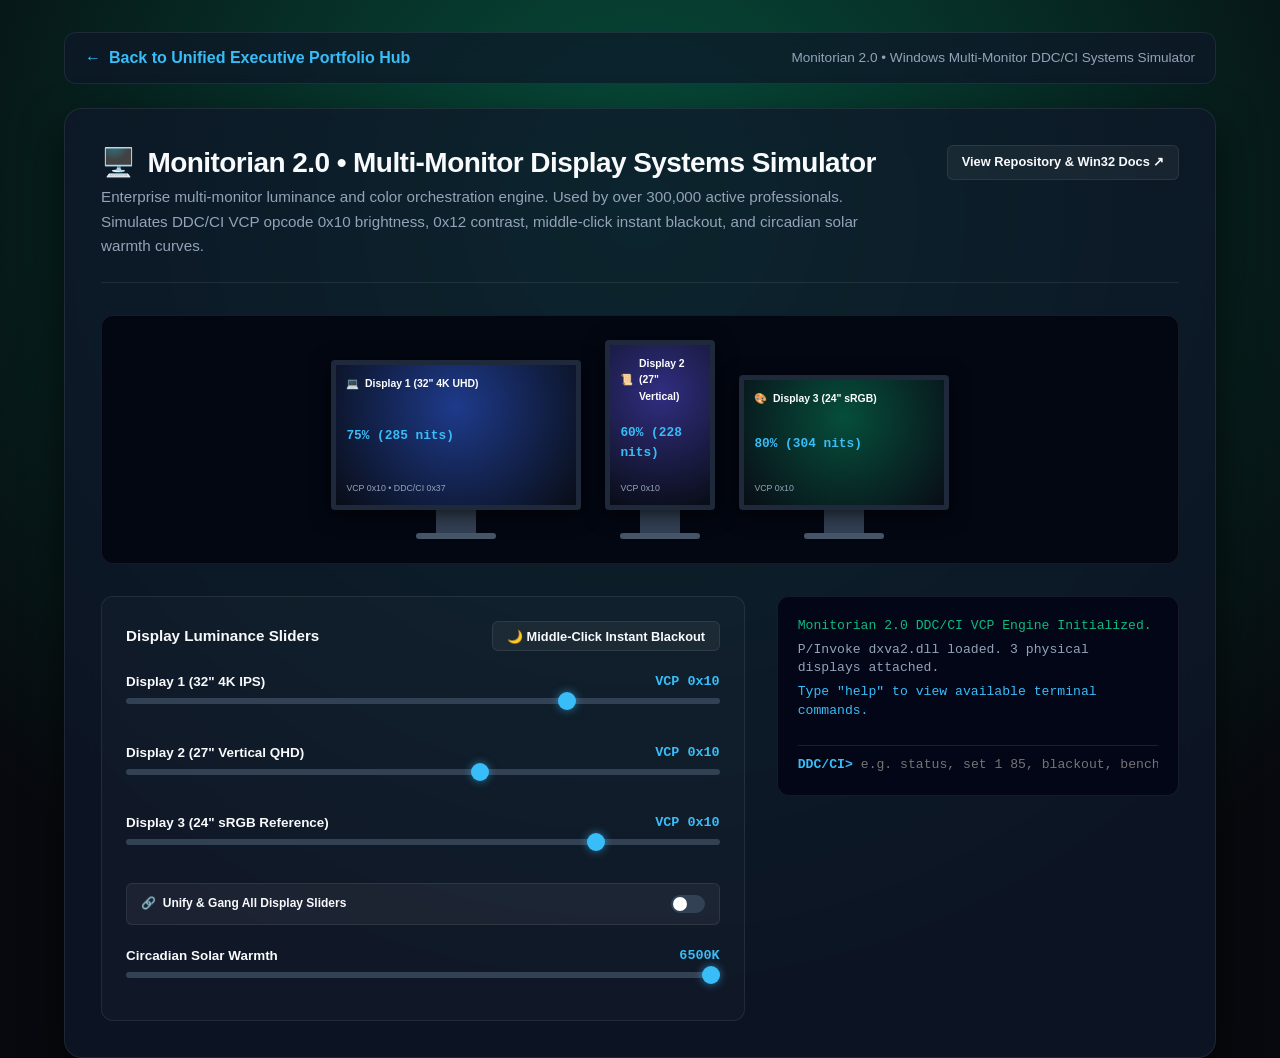
==== monitorian-simulator/index.html @ eb643552 "feat: launch Executive Portfolio & Unified Live Interactive Systems Hub" ====
<!DOCTYPE html>
<html lang="en">
<head>
  <meta charset="UTF-8">
  <meta name="viewport" content="width=device-width, initial-scale=1.0">
  <title>Monitorian 2.0 Display Systems Simulator | Kshitij Garg</title>
  <meta name="description" content="Windows Multi-Monitor DDC/CI Display Control Systems Engine browser simulator. Sliders, middle-click instant blackout, and CLI terminal.">
  <link rel="stylesheet" href="../styles.css">
  <style>
    body {
      padding-top: 2rem;
      background: radial-gradient(circle at 50% 20%, #064e3b 0%, #07090e 80%);
    }
    .back-bar {
      display: flex;
      justify-content: space-between;
      align-items: center;
      margin-bottom: 1.5rem;
      padding: 0.75rem 1.25rem;
      background: rgba(15, 23, 42, 0.7);
      border: 1px solid var(--border-subtle);
      border-radius: var(--radius-md);
      backdrop-filter: blur(12px);
    }
  </style>
</head>
<body>
  <div class="container" style="max-width: 1200px;">
    <div class="back-bar">
      <a href="../#monitorian" style="font-weight: 600; display: flex; align-items: center; gap: 0.5rem;">
        <span>←</span> Back to Unified Executive Portfolio Hub
      </a>
      <div style="font-size: 0.85rem; color: #94a3b8;">
        Monitorian 2.0 &bull; Windows Multi-Monitor DDC/CI Systems Simulator
      </div>
    </div>

    <!-- Active Monitorian Panel -->
    <div id="tab-monitorian" class="app-panel active" style="display: block;">
      <div class="app-panel-header">
        <div class="app-title-group">
          <h3>
            <span>🖥️</span>
            <span>Monitorian 2.0 &bull; Multi-Monitor Display Systems Simulator</span>
          </h3>
          <p>
            Enterprise multi-monitor luminance and color orchestration engine. Used by over 300,000 active professionals. Simulates DDC/CI VCP opcode 0x10 brightness, 0x12 contrast, middle-click instant blackout, and circadian solar warmth curves.
          </p>
        </div>
        <div class="app-panel-actions">
          <a href="https://github.com/kshitij-garg/Monitorian-2.0" target="_blank" rel="noopener noreferrer" class="btn btn-secondary btn-sm">
            View Repository & Win32 Docs ↗
          </a>
        </div>
      </div>

      <!-- Multi-Monitor Hardware Array -->
      <div class="monitor-array" id="monitor-array-container">
        <!-- Monitor 1: 32" 4K Landscape -->
        <div class="virtual-monitor">
          <div class="monitor-screen-box screen-landscape-lg">
            <div class="monitor-inner-visual" id="screen-mon-1" style="background: radial-gradient(circle at 50% 30%, #1e3a8a, #090d16);">
              <div class="monitor-label-tag"><span>💻</span> Display 1 (32" 4K UHD)</div>
              <div class="monitor-status-nit" id="mon-val-1">75% (285 nits)</div>
              <div style="font-size: 0.55rem; color: #94a3b8;">VCP 0x10 &bull; DDC/CI 0x37</div>
            </div>
          </div>
          <div class="monitor-stand"></div>
          <div class="monitor-base"></div>
        </div>

        <!-- Monitor 2: 27" Vertical Coding -->
        <div class="virtual-monitor">
          <div class="monitor-screen-box screen-portrait">
            <div class="monitor-inner-visual" id="screen-mon-2" style="background: radial-gradient(circle at 50% 30%, #312e81, #090d16);">
              <div class="monitor-label-tag"><span>📜</span> Display 2 (27" Vertical)</div>
              <div class="monitor-status-nit" id="mon-val-2">60% (228 nits)</div>
              <div style="font-size: 0.55rem; color: #94a3b8;">VCP 0x10</div>
            </div>
          </div>
          <div class="monitor-stand"></div>
          <div class="monitor-base"></div>
        </div>

        <!-- Monitor 3: 24" Studio Reference -->
        <div class="virtual-monitor">
          <div class="monitor-screen-box screen-landscape-sm">
            <div class="monitor-inner-visual" id="screen-mon-3" style="background: radial-gradient(circle at 50% 30%, #064e3b, #090d16);">
              <div class="monitor-label-tag"><span>🎨</span> Display 3 (24" sRGB)</div>
              <div class="monitor-status-nit" id="mon-val-3">80% (304 nits)</div>
              <div style="font-size: 0.55rem; color: #94a3b8;">VCP 0x10</div>
            </div>
          </div>
          <div class="monitor-stand"></div>
          <div class="monitor-base"></div>
        </div>
      </div>

      <!-- Controls & Embedded CLI Terminal -->
      <div class="simulator-layout-grid">
        <div class="stat-box" style="padding: 1.5rem; display: flex; flex-direction: column; gap: 1.25rem;">
          <div style="display: flex; justify-content: space-between; align-items: center;">
            <span style="font-weight: 700; font-size: 0.95rem;">Display Luminance Sliders</span>
            <button id="btn-blackout-toggle" class="btn btn-secondary btn-sm">
              🌙 Middle-Click Instant Blackout
            </button>
          </div>

          <div class="asset-slider-row">
            <div class="asset-meta">
              <span class="asset-label">Display 1 (32" 4K IPS)</span>
              <span class="asset-val">VCP 0x10</span>
            </div>
            <input type="range" class="custom-range" id="mon-slider-1" min="0" max="100" value="75">
          </div>

          <div class="asset-slider-row">
            <div class="asset-meta">
              <span class="asset-label">Display 2 (27" Vertical QHD)</span>
              <span class="asset-val">VCP 0x10</span>
            </div>
            <input type="range" class="custom-range" id="mon-slider-2" min="0" max="100" value="60">
          </div>

          <div class="asset-slider-row">
            <div class="asset-meta">
              <span class="asset-label">Display 3 (24" sRGB Reference)</span>
              <span class="asset-val">VCP 0x10</span>
            </div>
            <input type="range" class="custom-range" id="mon-slider-3" min="0" max="100" value="80">
          </div>

          <div class="cc-toggle-item" id="mon-sync-toggle-row">
            <div class="cc-toggle-label">
              <span>🔗</span>
              <span>Unify & Gang All Display Sliders</span>
            </div>
            <div class="cc-switch" id="mon-sync-switch"></div>
          </div>

          <div class="asset-slider-row">
            <div class="asset-meta">
              <span class="asset-label">Circadian Solar Warmth</span>
              <span class="asset-val" id="val-circadian">6500K</span>
            </div>
            <input type="range" class="custom-range" id="slider-circadian" min="2700" max="6500" value="6500" step="100">
          </div>
        </div>

        <div class="monitorian-cli-box">
          <div class="cli-history" id="monitorian-cli-history">
            <div class="cli-line success">Monitorian 2.0 DDC/CI VCP Engine Initialized.</div>
            <div class="cli-line info">P/Invoke dxva2.dll loaded. 3 physical displays attached.</div>
            <div class="cli-line">Type "help" to view available terminal commands.</div>
          </div>
          <div class="cli-input-row">
            <span class="cli-prompt">DDC/CI&gt;</span>
            <input type="text" id="monitorian-cli-input" class="cli-input" placeholder="e.g. status, set 1 85, blackout, benchmark">
          </div>
        </div>
      </div>
    </div>
  </div>

  <script src="../app.js"></script>
</body>
</html>
---- styles.css ----
/* ==========================================================================
   KSHITIJ GARG - LEAD TECHNICAL PROJECT & PRODUCT MANAGER
   UNIFIED EXECUTIVE PORTFOLIO & LIVE INTERACTIVE SYSTEMS HUB
   ========================================================================== */

:root {
  --bg-primary: #07090e;
  --bg-secondary: #0c1017;
  --bg-card: rgba(15, 23, 42, 0.75);
  --bg-card-hover: rgba(30, 41, 59, 0.85);
  --bg-glass: rgba(15, 23, 42, 0.6);
  --border-subtle: rgba(255, 255, 255, 0.08);
  --border-hover: rgba(56, 189, 248, 0.35);
  --border-active: #38bdf8;
  
  --accent-cyan: #38bdf8;
  --accent-blue: #3b82f6;
  --accent-indigo: #818cf8;
  --accent-purple: #a855f7;
  --accent-emerald: #10b981;
  --accent-amber: #f59e0b;
  --accent-rose: #f43f5e;
  
  --text-primary: #f8fafc;
  --text-secondary: #94a3b8;
  --text-muted: #64748b;
  --text-inverse: #030712;
  
  --font-sans: -apple-system, BlinkMacSystemFont, "Segoe UI", Roboto, Inter, Helvetica, Arial, sans-serif;
  --font-mono: "JetBrains Mono", Consolas, "SF Mono", "Fira Code", monospace;
  
  --shadow-sm: 0 2px 8px rgba(0, 0, 0, 0.4);
  --shadow-md: 0 8px 24px rgba(0, 0, 0, 0.5);
  --shadow-lg: 0 16px 40px rgba(0, 0, 0, 0.6);
  --shadow-cyan: 0 0 25px rgba(56, 189, 248, 0.25);
  --radius-sm: 6px;
  --radius-md: 12px;
  --radius-lg: 18px;
  --radius-full: 9999px;
  
  --transition-fast: 150ms cubic-bezier(0.4, 0, 0.2, 1);
  --transition-normal: 250ms cubic-bezier(0.4, 0, 0.2, 1);
  --transition-slow: 400ms cubic-bezier(0.4, 0, 0.2, 1);
}

*, *::before, *::after {
  box-sizing: border-box;
  margin: 0;
  padding: 0;
}

html {
  scroll-behavior: smooth;
  font-family: var(--font-sans);
  background-color: var(--bg-primary);
  color: var(--text-primary);
  line-height: 1.6;
  -webkit-font-smoothing: antialiased;
}

body {
  min-height: 100vh;
  overflow-x: hidden;
  background: 
    radial-gradient(circle at 15% 20%, rgba(56, 189, 248, 0.07) 0%, transparent 40%),
    radial-gradient(circle at 85% 60%, rgba(129, 140, 248, 0.06) 0%, transparent 45%),
    radial-gradient(circle at 50% 90%, rgba(16, 185, 129, 0.05) 0%, transparent 40%),
    var(--bg-primary);
}

/* Typography & Links */
a {
  color: var(--accent-cyan);
  text-decoration: none;
  transition: color var(--transition-fast);
}

a:hover {
  color: #7dd3fc;
}

h1, h2, h3, h4, h5, h6 {
  color: var(--text-primary);
  font-weight: 700;
  letter-spacing: -0.02em;
  line-height: 1.25;
}

code, pre {
  font-family: var(--font-mono);
}

/* Container */
.container {
  width: 100%;
  max-width: 1320px;
  margin: 0 auto;
  padding: 0 1.5rem;
}

/* ==========================================================================
   NAVIGATION
   ========================================================================== */
.site-nav {
  position: sticky;
  top: 0;
  z-index: 1000;
  backdrop-filter: blur(20px);
  -webkit-backdrop-filter: blur(20px);
  background: rgba(7, 9, 14, 0.85);
  border-bottom: 1px solid var(--border-subtle);
  transition: background var(--transition-fast);
}

.nav-inner {
  display: flex;
  align-items: center;
  justify-content: space-between;
  height: 4.25rem;
}

.nav-brand {
  display: flex;
  align-items: center;
  gap: 0.85rem;
  color: var(--text-primary);
  font-weight: 700;
  font-size: 1.15rem;
}

.brand-avatar {
  width: 2.35rem;
  height: 2.35rem;
  border-radius: var(--radius-full);
  background: linear-gradient(135deg, #0284c7, #6366f1);
  display: flex;
  align-items: center;
  justify-content: center;
  font-weight: 800;
  font-size: 0.95rem;
  color: #ffffff;
  box-shadow: 0 0 12px rgba(56, 189, 248, 0.4);
}

.nav-status {
  display: inline-flex;
  align-items: center;
  gap: 0.4rem;
  font-size: 0.72rem;
  font-weight: 500;
  color: var(--accent-emerald);
  background: rgba(16, 185, 129, 0.1);
  border: 1px solid rgba(16, 185, 129, 0.25);
  padding: 0.2rem 0.6rem;
  border-radius: var(--radius-full);
}

.status-dot {
  width: 6px;
  height: 6px;
  background-color: var(--accent-emerald);
  border-radius: var(--radius-full);
  box-shadow: 0 0 6px var(--accent-emerald);
  animation: pulse-dot 2s infinite;
}

@keyframes pulse-dot {
  0%, 100% { opacity: 1; transform: scale(1); }
  50% { opacity: 0.4; transform: scale(0.85); }
}

.nav-links {
  display: flex;
  align-items: center;
  gap: 1.5rem;
  list-style: none;
}

.nav-links a {
  color: var(--text-secondary);
  font-size: 0.9rem;
  font-weight: 500;
  transition: color var(--transition-fast);
}

.nav-links a:hover {
  color: var(--text-primary);
}

.nav-actions {
  display: flex;
  align-items: center;
  gap: 0.75rem;
}

/* Buttons */
.btn {
  display: inline-flex;
  align-items: center;
  justify-content: center;
  gap: 0.5rem;
  font-size: 0.88rem;
  font-weight: 600;
  padding: 0.55rem 1.15rem;
  border-radius: var(--radius-md);
  cursor: pointer;
  transition: all var(--transition-normal);
  border: 1px solid transparent;
  white-space: nowrap;
}

.btn-primary {
  background: linear-gradient(135deg, #0284c7, #2563eb);
  color: #ffffff;
  box-shadow: 0 4px 14px rgba(2, 132, 199, 0.35);
}

.btn-primary:hover {
  background: linear-gradient(135deg, #0369a1, #1d4ed8);
  box-shadow: 0 6px 20px rgba(2, 132, 199, 0.5);
  color: #ffffff;
  transform: translateY(-1px);
}

.btn-secondary {
  background: rgba(255, 255, 255, 0.05);
  color: var(--text-primary);
  border-color: var(--border-subtle);
}

.btn-secondary:hover {
  background: rgba(255, 255, 255, 0.1);
  border-color: var(--border-hover);
  color: var(--text-primary);
  transform: translateY(-1px);
}

.btn-sm {
  padding: 0.4rem 0.85rem;
  font-size: 0.8rem;
  border-radius: var(--radius-sm);
}

/* ==========================================================================
   HERO SECTION
   ========================================================================== */
.hero-section {
  padding: 4.5rem 0 3.5rem;
  position: relative;
}

.hero-grid {
  display: grid;
  grid-template-columns: 1.4fr 1fr;
  gap: 3.5rem;
  align-items: center;
}

.hero-content {
  display: flex;
  flex-direction: column;
  gap: 1.25rem;
}

.hero-pill {
  display: inline-flex;
  align-items: center;
  gap: 0.5rem;
  background: rgba(56, 189, 248, 0.1);
  border: 1px solid rgba(56, 189, 248, 0.25);
  color: var(--accent-cyan);
  padding: 0.35rem 0.85rem;
  border-radius: var(--radius-full);
  font-size: 0.82rem;
  font-weight: 600;
  width: fit-content;
}

.hero-title {
  font-size: 3.25rem;
  font-weight: 800;
  letter-spacing: -0.03em;
  line-height: 1.1;
  background: linear-gradient(135deg, #ffffff 40%, #94a3b8 100%);
  -webkit-background-clip: text;
  -webkit-text-fill-color: transparent;
}

.hero-subtitle {
  font-size: 1.25rem;
  font-weight: 600;
  color: var(--accent-cyan);
  line-height: 1.4;
}

.hero-summary {
  font-size: 1.02rem;
  color: var(--text-secondary);
  line-height: 1.65;
  max-width: 650px;
}

.hero-badges {
  display: flex;
  flex-wrap: wrap;
  gap: 0.65rem;
  margin-top: 0.25rem;
}

.badge-item {
  display: inline-flex;
  align-items: center;
  gap: 0.45rem;
  padding: 0.35rem 0.75rem;
  background: var(--bg-card);
  border: 1px solid var(--border-subtle);
  border-radius: var(--radius-sm);
  font-size: 0.82rem;
  font-weight: 500;
  color: var(--text-secondary);
}

.badge-item strong {
  color: var(--text-primary);
}

.hero-ctas {
  display: flex;
  flex-wrap: wrap;
  gap: 0.85rem;
  margin-top: 0.75rem;
}

/* Quick Metrics Card */
.hero-card {
  background: var(--bg-card);
  border: 1px solid var(--border-subtle);
  border-radius: var(--radius-lg);
  padding: 2rem;
  backdrop-filter: blur(16px);
  -webkit-backdrop-filter: blur(16px);
  position: relative;
  overflow: hidden;
  box-shadow: var(--shadow-md);
}

.hero-card::before {
  content: "";
  position: absolute;
  top: 0;
  left: 0;
  right: 0;
  height: 2px;
  background: linear-gradient(90deg, #38bdf8, #818cf8, #10b981);
}

.hero-card-header {
  display: flex;
  justify-content: space-between;
  align-items: center;
  margin-bottom: 1.5rem;
  border-bottom: 1px solid var(--border-subtle);
  padding-bottom: 1rem;
}

.hero-card-title {
  font-size: 1rem;
  font-weight: 700;
  color: var(--text-primary);
  display: flex;
  align-items: center;
  gap: 0.5rem;
}

.hero-stats-grid {
  display: grid;
  grid-template-columns: 1fr 1fr;
  gap: 1.25rem;
}

.stat-box {
  background: rgba(255, 255, 255, 0.02);
  border: 1px solid var(--border-subtle);
  padding: 1rem;
  border-radius: var(--radius-md);
  transition: border-color var(--transition-fast);
}

.stat-box:hover {
  border-color: var(--border-hover);
}

.stat-num {
  font-size: 1.85rem;
  font-weight: 800;
  font-family: var(--font-mono);
  color: var(--accent-cyan);
  line-height: 1.1;
}

.stat-num.emerald { color: var(--accent-emerald); }
.stat-num.indigo { color: var(--accent-indigo); }
.stat-num.amber { color: var(--accent-amber); }

.stat-label {
  font-size: 0.78rem;
  font-weight: 600;
  color: var(--text-secondary);
  margin-top: 0.35rem;
  text-transform: uppercase;
  letter-spacing: 0.05em;
}

.stat-sub {
  font-size: 0.74rem;
  color: var(--text-muted);
  margin-top: 0.15rem;
}

/* ==========================================================================
   UNIFIED LIVE APPS SECTION
   ========================================================================== */
.showcase-section {
  padding: 4rem 0 5rem;
  position: relative;
}

.section-head {
  text-align: center;
  max-width: 800px;
  margin: 0 auto 3rem;
}

.section-badge {
  display: inline-flex;
  align-items: center;
  gap: 0.45rem;
  background: rgba(56, 189, 248, 0.1);
  border: 1px solid rgba(56, 189, 248, 0.25);
  color: var(--accent-cyan);
  padding: 0.3rem 0.8rem;
  border-radius: var(--radius-full);
  font-size: 0.78rem;
  font-weight: 600;
  margin-bottom: 0.75rem;
  text-transform: uppercase;
  letter-spacing: 0.05em;
}

.section-title {
  font-size: 2.35rem;
  font-weight: 800;
  letter-spacing: -0.025em;
  margin-bottom: 0.85rem;
}

.section-desc {
  font-size: 1.05rem;
  color: var(--text-secondary);
  line-height: 1.6;
}

/* App Switcher Tabs */
.app-tabs-container {
  display: flex;
  justify-content: center;
  gap: 0.75rem;
  margin-bottom: 2.5rem;
  flex-wrap: wrap;
}

.app-tab-btn {
  display: inline-flex;
  align-items: center;
  gap: 0.65rem;
  padding: 0.85rem 1.4rem;
  background: var(--bg-card);
  border: 1px solid var(--border-subtle);
  border-radius: var(--radius-md);
  color: var(--text-secondary);
  font-size: 0.95rem;
  font-weight: 600;
  cursor: pointer;
  transition: all var(--transition-normal);
  backdrop-filter: blur(12px);
}

.app-tab-btn:hover {
  background: var(--bg-card-hover);
  color: var(--text-primary);
  border-color: var(--border-hover);
  transform: translateY(-2px);
}

.app-tab-btn.active {
  background: rgba(56, 189, 248, 0.12);
  color: #ffffff;
  border-color: var(--accent-cyan);
  box-shadow: 0 0 20px rgba(56, 189, 248, 0.2);
}

.app-tab-btn .tab-badge {
  font-size: 0.7rem;
  padding: 0.15rem 0.5rem;
  border-radius: var(--radius-full);
  background: rgba(255, 255, 255, 0.1);
  color: var(--text-secondary);
  font-weight: 700;
}

.app-tab-btn.active .tab-badge {
  background: var(--accent-cyan);
  color: var(--text-inverse);
}

/* App Panels */
.app-panel {
  display: none;
  background: var(--bg-card);
  border: 1px solid var(--border-subtle);
  border-radius: var(--radius-lg);
  padding: 2.25rem;
  backdrop-filter: blur(20px);
  -webkit-backdrop-filter: blur(20px);
  box-shadow: var(--shadow-lg);
  animation: fadeIn var(--transition-normal);
}

.app-panel.active {
  display: block;
}

@keyframes fadeIn {
  from { opacity: 0; transform: translateY(8px); }
  to { opacity: 1; transform: translateY(0); }
}

.app-panel-header {
  display: flex;
  justify-content: space-between;
  align-items: flex-start;
  margin-bottom: 2rem;
  border-bottom: 1px solid var(--border-subtle);
  padding-bottom: 1.5rem;
  gap: 1.5rem;
  flex-wrap: wrap;
}

.app-title-group h3 {
  font-size: 1.75rem;
  font-weight: 800;
  display: flex;
  align-items: center;
  gap: 0.75rem;
}

.app-title-group p {
  font-size: 0.95rem;
  color: var(--text-secondary);
  margin-top: 0.35rem;
  max-width: 780px;
}

.app-panel-actions {
  display: flex;
  align-items: center;
  gap: 0.75rem;
  flex-wrap: wrap;
}

/* Layout Grids within panels */
.simulator-layout-grid {
  display: grid;
  grid-template-columns: 1.6fr 1fr;
  gap: 2rem;
  align-items: start;
}

/* ==========================================================================
   APP 1: SONY BRAVIA 4K APPLE TV SIMULATOR
   ========================================================================== */
.tv-simulator-frame {
  position: relative;
  background: #000000;
  border-radius: var(--radius-md);
  border: 10px solid #1e293b;
  box-shadow: 0 0 35px rgba(0, 0, 0, 0.8), 0 0 15px rgba(56, 189, 248, 0.15);
  overflow: hidden;
  aspect-ratio: 16 / 9;
  display: flex;
  flex-direction: column;
}

.tv-bezel-brand {
  position: absolute;
  bottom: -9px;
  left: 50%;
  transform: translateX(-50%);
  font-size: 0.55rem;
  font-weight: 800;
  letter-spacing: 0.25em;
  color: #64748b;
  z-index: 10;
  pointer-events: none;
}

.tv-bezel-indicator {
  position: absolute;
  bottom: -5px;
  left: calc(50% + 35px);
  width: 4px;
  height: 4px;
  border-radius: 50%;
  background: #38bdf8;
  box-shadow: 0 0 4px #38bdf8;
  z-index: 10;
}

/* TV Screen Contents */
.tv-screen {
  position: relative;
  width: 100%;
  height: 100%;
  background: radial-gradient(circle at 60% 20%, #1e1b4b 0%, #09090b 70%);
  display: flex;
  flex-direction: column;
  overflow: hidden;
  user-select: none;
}

.tv-status-bar {
  display: flex;
  justify-content: space-between;
  align-items: center;
  padding: 0.65rem 1.25rem 0.25rem;
  font-size: 0.72rem;
  font-weight: 600;
  color: rgba(255, 255, 255, 0.75);
  z-index: 5;
}

.tv-status-left, .tv-status-right {
  display: flex;
  align-items: center;
  gap: 0.65rem;
}

.tv-pill-badge {
  background: rgba(255, 255, 255, 0.15);
  padding: 0.1rem 0.4rem;
  border-radius: 3px;
  font-size: 0.62rem;
  font-weight: 700;
  letter-spacing: 0.05em;
}

.tv-hero-banner {
  margin: 0.5rem 1.25rem;
  height: 38%;
  border-radius: var(--radius-sm);
  background: linear-gradient(135deg, rgba(30, 58, 138, 0.7), rgba(88, 28, 135, 0.7)),
              url('assets/sony_tv_clean.png') center/cover;
  display: flex;
  flex-direction: column;
  justify-content: flex-end;
  padding: 1rem;
  box-shadow: 0 4px 15px rgba(0, 0, 0, 0.4);
  position: relative;
  overflow: hidden;
}

.tv-hero-banner::after {
  content: "";
  position: absolute;
  inset: 0;
  background: linear-gradient(to top, rgba(0, 0, 0, 0.8) 0%, transparent 60%);
}

.tv-hero-meta {
  position: relative;
  z-index: 2;
}

.tv-hero-tag {
  font-size: 0.62rem;
  font-weight: 700;
  text-transform: uppercase;
  color: var(--accent-cyan);
  letter-spacing: 0.08em;
}

.tv-hero-title {
  font-size: 1.15rem;
  font-weight: 800;
  color: #ffffff;
}

/* TV App Grid */
.tv-grid-container {
  padding: 0.75rem 1.25rem 1.25rem;
  flex: 1;
  display: flex;
  flex-direction: column;
  justify-content: center;
}

.tv-grid-title {
  font-size: 0.75rem;
  font-weight: 600;
  color: rgba(255, 255, 255, 0.5);
  text-transform: uppercase;
  letter-spacing: 0.05em;
  margin-bottom: 0.5rem;
  display: flex;
  justify-content: space-between;
  align-items: center;
}

.tv-apps-row {
  display: grid;
  grid-template-columns: repeat(6, 1fr);
  gap: 0.75rem;
}

.tv-app-tile {
  background: rgba(255, 255, 255, 0.07);
  border: 2px solid transparent;
  border-radius: var(--radius-sm);
  aspect-ratio: 16 / 10;
  display: flex;
  flex-direction: column;
  align-items: center;
  justify-content: center;
  gap: 0.25rem;
  cursor: pointer;
  transition: all 0.2s cubic-bezier(0.2, 0.8, 0.2, 1);
  position: relative;
}

.tv-app-tile.focused {
  background: rgba(255, 255, 255, 0.2);
  border-color: #ffffff;
  transform: scale(1.1);
  box-shadow: 0 8px 20px rgba(0, 0, 0, 0.7), 0 0 15px rgba(255, 255, 255, 0.35);
  z-index: 3;
}

/* Move mode active styling */
.tv-app-tile.moving {
  border-color: var(--accent-cyan) !important;
  box-shadow: 0 0 20px rgba(56, 189, 248, 0.8) !important;
  animation: jiggleTile 0.3s infinite ease-in-out alternate;
}

@keyframes jiggleTile {
  0% { transform: scale(1.1) rotate(-1.5deg); }
  100% { transform: scale(1.1) rotate(1.5deg); }
}

.tv-app-icon {
  font-size: 1.35rem;
}

.tv-app-name {
  font-size: 0.65rem;
  font-weight: 600;
  color: #ffffff;
  text-align: center;
  white-space: nowrap;
  overflow: hidden;
  text-overflow: ellipsis;
  max-width: 90%;
}

/* Slide-out TV Control Center */
.tv-control-center {
  position: absolute;
  top: 0;
  right: -300px;
  width: 260px;
  height: 100%;
  background: rgba(15, 23, 42, 0.88);
  backdrop-filter: blur(24px);
  -webkit-backdrop-filter: blur(24px);
  border-left: 1px solid var(--border-subtle);
  padding: 1.25rem;
  z-index: 10;
  transition: right 0.35s cubic-bezier(0.16, 1, 0.3, 1);
  display: flex;
  flex-direction: column;
  gap: 1rem;
}

.tv-control-center.open {
  right: 0;
  box-shadow: -10px 0 30px rgba(0, 0, 0, 0.8);
}

.cc-header {
  display: flex;
  justify-content: space-between;
  align-items: center;
  border-bottom: 1px solid var(--border-subtle);
  padding-bottom: 0.65rem;
}

.cc-header h4 {
  font-size: 0.88rem;
  font-weight: 700;
}

.cc-toggle-item {
  background: rgba(255, 255, 255, 0.05);
  border: 1px solid var(--border-subtle);
  padding: 0.65rem 0.85rem;
  border-radius: var(--radius-sm);
  display: flex;
  justify-content: space-between;
  align-items: center;
  cursor: pointer;
  transition: background var(--transition-fast);
}

.cc-toggle-item:hover {
  background: rgba(255, 255, 255, 0.1);
}

.cc-toggle-label {
  font-size: 0.75rem;
  font-weight: 600;
  display: flex;
  align-items: center;
  gap: 0.45rem;
}

.cc-switch {
  width: 34px;
  height: 18px;
  background: #334155;
  border-radius: 9999px;
  position: relative;
  transition: background var(--transition-fast);
}

.cc-switch::after {
  content: "";
  position: absolute;
  top: 2px;
  left: 2px;
  width: 14px;
  height: 14px;
  border-radius: 50%;
  background: #ffffff;
  transition: transform var(--transition-fast);
}

.cc-switch.active {
  background: var(--accent-cyan);
}

.cc-switch.active::after {
  transform: translateX(16px);
}

/* Virtual TV Remote */
.remote-control-widget {
  background: linear-gradient(180deg, #1e293b 0%, #0f172a 100%);
  border: 1px solid var(--border-subtle);
  border-radius: 28px;
  padding: 1.5rem 1.25rem;
  display: flex;
  flex-direction: column;
  align-items: center;
  gap: 1.25rem;
  box-shadow: 0 12px 30px rgba(0, 0, 0, 0.6);
  width: 100%;
  max-width: 280px;
  margin: 0 auto;
}

.remote-brand {
  font-size: 0.72rem;
  font-weight: 800;
  letter-spacing: 0.2em;
  color: #94a3b8;
  display: flex;
  align-items: center;
  gap: 0.4rem;
}

.remote-top-bar {
  display: flex;
  justify-content: space-between;
  width: 100%;
}

.remote-btn-mini {
  width: 32px;
  height: 32px;
  border-radius: 50%;
  background: rgba(255, 255, 255, 0.08);
  border: 1px solid var(--border-subtle);
  color: var(--text-secondary);
  display: flex;
  align-items: center;
  justify-content: center;
  cursor: pointer;
  transition: all var(--transition-fast);
  font-size: 0.8rem;
}

.remote-btn-mini:hover {
  background: rgba(255, 255, 255, 0.18);
  color: #ffffff;
}

.remote-btn-mini.power {
  color: var(--accent-rose);
}

.remote-btn-mini.power:hover {
  background: rgba(244, 63, 94, 0.2);
}

/* D-Pad Wheel */
.remote-dpad {
  position: relative;
  width: 170px;
  height: 170px;
  background: #111827;
  border-radius: 50%;
  border: 2px solid #334155;
  box-shadow: inset 0 2px 8px rgba(0, 0, 0, 0.8), 0 4px 12px rgba(0, 0, 0, 0.5);
  display: flex;
  align-items: center;
  justify-content: center;
}

.dpad-btn {
  position: absolute;
  background: transparent;
  border: none;
  color: #94a3b8;
  cursor: pointer;
  display: flex;
  align-items: center;
  justify-content: center;
  font-size: 1.1rem;
  transition: color var(--transition-fast), transform var(--transition-fast);
}

.dpad-btn:hover {
  color: #ffffff;
}

.dpad-btn:active {
  transform: scale(0.9);
}

.dpad-up { top: 8px; left: 50%; transform: translateX(-50%); width: 44px; height: 36px; }
.dpad-down { bottom: 8px; left: 50%; transform: translateX(-50%); width: 44px; height: 36px; }
.dpad-left { left: 8px; top: 50%; transform: translateY(-50%); width: 36px; height: 44px; }
.dpad-right { right: 8px; top: 50%; transform: translateY(-50%); width: 36px; height: 44px; }

.dpad-center {
  width: 72px;
  height: 72px;
  border-radius: 50%;
  background: linear-gradient(135deg, #1e293b, #0f172a);
  border: 1px solid #475569;
  color: #ffffff;
  font-size: 0.82rem;
  font-weight: 700;
  display: flex;
  align-items: center;
  justify-content: center;
  cursor: pointer;
  box-shadow: 0 4px 10px rgba(0, 0, 0, 0.6);
  transition: all var(--transition-fast);
}

.dpad-center:hover {
  background: linear-gradient(135deg, #334155, #1e293b);
  border-color: var(--accent-cyan);
}

.dpad-center:active {
  transform: scale(0.92);
}

/* Remote Function Rows */
.remote-row {
  display: flex;
  justify-content: space-between;
  width: 100%;
  gap: 0.5rem;
}

.remote-btn {
  flex: 1;
  padding: 0.65rem 0.4rem;
  background: rgba(255, 255, 255, 0.06);
  border: 1px solid var(--border-subtle);
  border-radius: var(--radius-sm);
  color: var(--text-secondary);
  font-size: 0.72rem;
  font-weight: 600;
  display: flex;
  flex-direction: column;
  align-items: center;
  justify-content: center;
  gap: 0.2rem;
  cursor: pointer;
  transition: all var(--transition-fast);
}

.remote-btn:hover {
  background: rgba(255, 255, 255, 0.14);
  color: #ffffff;
  border-color: var(--border-hover);
}

.remote-btn:active {
  transform: scale(0.95);
}

.remote-btn.active-action {
  background: rgba(56, 189, 248, 0.15);
  border-color: var(--accent-cyan);
  color: var(--accent-cyan);
}

/* ==========================================================================
   APP 2: QUANTREBALANCE INSTITUTIONAL ENGINE
   ========================================================================== */
.quant-dashboard {
  display: grid;
  grid-template-columns: 1.15fr 0.85fr;
  gap: 2rem;
}

.quant-sliders-card {
  background: rgba(15, 23, 42, 0.5);
  border: 1px solid var(--border-subtle);
  border-radius: var(--radius-md);
  padding: 1.5rem;
}

.quant-strategy-selector {
  display: flex;
  gap: 0.5rem;
  margin-bottom: 1.5rem;
  flex-wrap: wrap;
}

.strategy-chip {
  padding: 0.4rem 0.85rem;
  background: rgba(255, 255, 255, 0.05);
  border: 1px solid var(--border-subtle);
  border-radius: var(--radius-full);
  font-size: 0.78rem;
  font-weight: 600;
  color: var(--text-secondary);
  cursor: pointer;
  transition: all var(--transition-fast);
}

.strategy-chip:hover {
  background: rgba(255, 255, 255, 0.1);
  color: #ffffff;
}

.strategy-chip.active {
  background: rgba(56, 189, 248, 0.15);
  color: var(--accent-cyan);
  border-color: var(--accent-cyan);
}

.asset-slider-row {
  display: flex;
  flex-direction: column;
  gap: 0.35rem;
  margin-bottom: 1.1rem;
}

.asset-meta {
  display: flex;
  justify-content: space-between;
  align-items: center;
  font-size: 0.84rem;
}

.asset-label {
  font-weight: 600;
  display: flex;
  align-items: center;
  gap: 0.5rem;
}

.asset-badge {
  font-size: 0.7rem;
  font-family: var(--font-mono);
  padding: 0.1rem 0.35rem;
  background: rgba(255, 255, 255, 0.08);
  border-radius: 4px;
  color: var(--text-secondary);
}

.asset-val {
  font-family: var(--font-mono);
  font-weight: 700;
  color: var(--accent-cyan);
}

.custom-range {
  width: 100%;
  height: 6px;
  background: #334155;
  border-radius: 3px;
  outline: none;
  -webkit-appearance: none;
}

.custom-range::-webkit-slider-thumb {
  -webkit-appearance: none;
  appearance: none;
  width: 18px;
  height: 18px;
  border-radius: 50%;
  background: var(--accent-cyan);
  cursor: pointer;
  box-shadow: 0 0 8px rgba(56, 189, 248, 0.6);
}

.quant-metrics-card {
  background: rgba(15, 23, 42, 0.5);
  border: 1px solid var(--border-subtle);
  border-radius: var(--radius-md);
  padding: 1.5rem;
  display: flex;
  flex-direction: column;
  gap: 1.25rem;
}

.chart-wrapper {
  position: relative;
  width: 100%;
  height: 220px;
  display: flex;
  align-items: center;
  justify-content: center;
}

.quant-kpi-grid {
  display: grid;
  grid-template-columns: 1fr 1fr;
  gap: 1rem;
}

.quant-kpi-item {
  background: rgba(255, 255, 255, 0.02);
  border: 1px solid var(--border-subtle);
  border-radius: var(--radius-sm);
  padding: 0.85rem;
}

.quant-kpi-num {
  font-size: 1.4rem;
  font-weight: 800;
  font-family: var(--font-mono);
}

.quant-kpi-label {
  font-size: 0.72rem;
  color: var(--text-secondary);
  text-transform: uppercase;
  letter-spacing: 0.05em;
  margin-top: 0.2rem;
}

/* ==========================================================================
   APP 3: MONITORIAN 2.0 DISPLAY SYSTEMS
   ========================================================================== */
.monitor-array {
  display: flex;
  gap: 1.5rem;
  justify-content: center;
  align-items: flex-end;
  margin-bottom: 2rem;
  padding: 1.5rem;
  background: #030712;
  border-radius: var(--radius-md);
  border: 1px solid var(--border-subtle);
  overflow-x: auto;
}

.virtual-monitor {
  display: flex;
  flex-direction: column;
  align-items: center;
  transition: filter 0.25s ease;
}

.monitor-stand {
  width: 40px;
  height: 25px;
  background: #334155;
  margin-top: -2px;
}

.monitor-base {
  width: 80px;
  height: 6px;
  background: #475569;
  border-radius: 3px;
}

.monitor-screen-box {
  background: #111827;
  border: 5px solid #1e293b;
  border-radius: 4px;
  overflow: hidden;
  position: relative;
  box-shadow: 0 4px 20px rgba(0, 0, 0, 0.7);
  transition: all 0.2s ease;
}

.screen-landscape-lg {
  width: 250px;
  height: 150px;
}

.screen-portrait {
  width: 110px;
  height: 170px;
}

.screen-landscape-sm {
  width: 210px;
  height: 135px;
}

.monitor-inner-visual {
  width: 100%;
  height: 100%;
  display: flex;
  flex-direction: column;
  justify-content: space-between;
  padding: 0.65rem;
  color: #ffffff;
  font-size: 0.65rem;
  transition: filter 0.15s ease, background-color 0.2s ease;
}

.monitor-label-tag {
  font-weight: 700;
  display: flex;
  align-items: center;
  gap: 0.35rem;
}

.monitor-status-nit {
  font-family: var(--font-mono);
  font-weight: 700;
  font-size: 0.8rem;
  color: var(--accent-cyan);
}

.blackout-active .monitor-inner-visual {
  filter: brightness(0%) !important;
  background: #000000 !important;
}

/* Monitorian CLI Terminal */
.monitorian-cli-box {
  background: #020617;
  border: 1px solid var(--border-subtle);
  border-radius: var(--radius-md);
  padding: 1.25rem;
  font-family: var(--font-mono);
  font-size: 0.82rem;
  color: #38bdf8;
  height: 200px;
  display: flex;
  flex-direction: column;
  overflow: hidden;
}

.cli-history {
  flex: 1;
  overflow-y: auto;
  display: flex;
  flex-direction: column;
  gap: 0.35rem;
}

.cli-line {
  line-height: 1.4;
}

.cli-line.success { color: var(--accent-emerald); }
.cli-line.info { color: #94a3b8; }
.cli-line.warn { color: var(--accent-amber); }

.cli-input-row {
  display: flex;
  align-items: center;
  gap: 0.5rem;
  border-top: 1px solid rgba(255, 255, 255, 0.1);
  padding-top: 0.5rem;
  margin-top: 0.5rem;
}

.cli-prompt {
  color: var(--accent-cyan);
  font-weight: 700;
}

.cli-input {
  flex: 1;
  background: transparent;
  border: none;
  outline: none;
  font-family: var(--font-mono);
  font-size: 0.82rem;
  color: #ffffff;
}

/* ==========================================================================
   APP 4: HARDWARE UART & SHA-1 ACCELERATOR
   ========================================================================== */
.uart-canvas-container {
  background: #030712;
  border: 1px solid var(--border-subtle);
  border-radius: var(--radius-md);
  padding: 1.25rem;
  margin-bottom: 1.5rem;
  position: relative;
}

.waveform-canvas {
  width: 100%;
  height: 120px;
  display: block;
}

.fsm-state-flow {
  display: flex;
  justify-content: space-between;
  align-items: center;
  margin: 1.5rem 0;
  padding: 1rem;
  background: rgba(15, 23, 42, 0.4);
  border: 1px solid var(--border-subtle);
  border-radius: var(--radius-md);
  overflow-x: auto;
  gap: 0.5rem;
}

.fsm-node {
  padding: 0.5rem 0.85rem;
  background: rgba(255, 255, 255, 0.04);
  border: 1px solid var(--border-subtle);
  border-radius: var(--radius-sm);
  font-family: var(--font-mono);
  font-size: 0.72rem;
  font-weight: 700;
  color: var(--text-secondary);
  white-space: nowrap;
  transition: all var(--transition-fast);
}

.fsm-node.active-state {
  background: rgba(56, 189, 248, 0.2);
  border-color: var(--accent-cyan);
  color: #ffffff;
  box-shadow: 0 0 15px rgba(56, 189, 248, 0.4);
  transform: scale(1.05);
}

.fsm-arrow {
  color: var(--text-muted);
  font-size: 0.8rem;
}

/* SHA-1 Register Matrix */
.sha-register-grid {
  display: grid;
  grid-template-columns: repeat(5, 1fr);
  gap: 0.75rem;
  margin-top: 1rem;
}

.sha-reg-box {
  background: rgba(255, 255, 255, 0.02);
  border: 1px solid var(--border-subtle);
  border-radius: var(--radius-sm);
  padding: 0.75rem;
  text-align: center;
}

.reg-label {
  font-size: 0.7rem;
  color: var(--text-secondary);
  font-weight: 700;
}

.reg-val {
  font-family: var(--font-mono);
  font-size: 0.88rem;
  font-weight: 700;
  color: var(--accent-cyan);
  margin-top: 0.25rem;
}

/* ==========================================================================
   TIMELINE SECTION
   ========================================================================== */
.timeline-section {
  padding: 5rem 0;
  position: relative;
}

.timeline-track {
  position: relative;
  max-width: 960px;
  margin: 3rem auto 0;
  padding-left: 2.5rem;
}

.timeline-track::before {
  content: "";
  position: absolute;
  top: 0;
  bottom: 0;
  left: 14px;
  width: 2px;
  background: linear-gradient(180deg, var(--accent-cyan) 0%, var(--accent-indigo) 50%, var(--border-subtle) 100%);
}

.timeline-item {
  position: relative;
  margin-bottom: 2.5rem;
}

.timeline-item:last-child {
  margin-bottom: 0;
}

.timeline-marker {
  position: absolute;
  left: -2.5rem;
  top: 4px;
  width: 30px;
  height: 30px;
  border-radius: 50%;
  background: var(--bg-primary);
  border: 2px solid var(--accent-cyan);
  display: flex;
  align-items: center;
  justify-content: center;
  font-size: 0.8rem;
  box-shadow: 0 0 12px rgba(56, 189, 248, 0.4);
}

.timeline-card {
  background: var(--bg-card);
  border: 1px solid var(--border-subtle);
  border-radius: var(--radius-md);
  padding: 1.5rem;
  backdrop-filter: blur(12px);
  transition: all var(--transition-normal);
}

.timeline-card:hover {
  border-color: var(--border-hover);
  transform: translateX(4px);
}

.timeline-meta {
  display: flex;
  justify-content: space-between;
  align-items: center;
  margin-bottom: 0.65rem;
  flex-wrap: wrap;
  gap: 0.5rem;
}

.timeline-role {
  font-size: 1.15rem;
  font-weight: 700;
  color: var(--text-primary);
}

.timeline-company {
  color: var(--accent-cyan);
  font-weight: 600;
}

.timeline-date {
  font-size: 0.78rem;
  font-family: var(--font-mono);
  color: var(--text-secondary);
  background: rgba(255, 255, 255, 0.05);
  padding: 0.2rem 0.6rem;
  border-radius: var(--radius-full);
}

.timeline-desc {
  font-size: 0.92rem;
  color: var(--text-secondary);
  line-height: 1.6;
  margin-bottom: 0.85rem;
}

.timeline-tags {
  display: flex;
  flex-wrap: wrap;
  gap: 0.45rem;
}

.timeline-tag {
  font-size: 0.72rem;
  padding: 0.2rem 0.5rem;
  background: rgba(255, 255, 255, 0.04);
  border: 1px solid var(--border-subtle);
  border-radius: var(--radius-sm);
  color: var(--text-secondary);
}

/* ==========================================================================
   FOOTER
   ========================================================================== */
.site-footer {
  border-top: 1px solid var(--border-subtle);
  padding: 3rem 0;
  background: var(--bg-secondary);
  color: var(--text-muted);
  font-size: 0.85rem;
}

.footer-inner {
  display: flex;
  justify-content: space-between;
  align-items: center;
  flex-wrap: wrap;
  gap: 1.5rem;
}

.footer-links {
  display: flex;
  gap: 1.5rem;
}

.footer-links a {
  color: var(--text-secondary);
}

.footer-links a:hover {
  color: var(--accent-cyan);
}

/* ==========================================================================
   RESPONSIVE DESIGN
   ========================================================================== */
@media (max-width: 1024px) {
  .hero-grid {
    grid-template-columns: 1fr;
    gap: 2.5rem;
  }
  .simulator-layout-grid {
    grid-template-columns: 1fr;
  }
  .quant-dashboard {
    grid-template-columns: 1fr;
  }
}

@media (max-width: 768px) {
  .hero-title {
    font-size: 2.35rem;
  }
  .nav-links {
    display: none;
  }
  .tv-apps-row {
    grid-template-columns: repeat(3, 1fr);
  }
  .app-tabs-container {
    flex-direction: column;
    align-items: stretch;
  }
  .app-tab-btn {
    justify-content: center;
  }
  .quant-kpi-grid {
    grid-template-columns: 1fr;
  }
  .sha-register-grid {
    grid-template-columns: repeat(3, 1fr);
  }
}
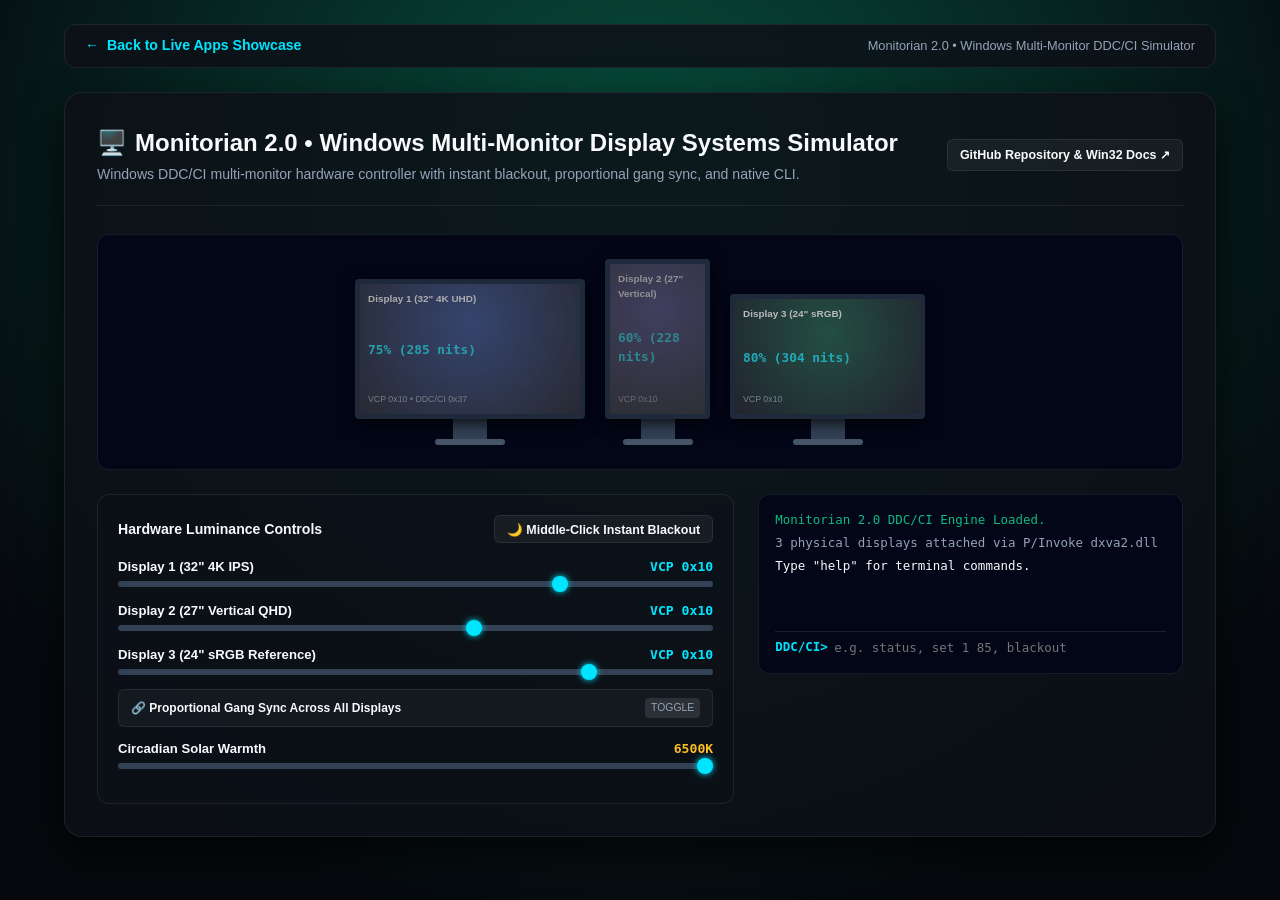
==== commit 8453475e: "refactor: overhaul portal into pure interactive apps and software showcase" ====
--- a/monitorian-simulator/index.html
+++ b/monitorian-simulator/index.html
@@ -3,22 +3,23 @@
 <head>
   <meta charset="UTF-8">
   <meta name="viewport" content="width=device-width, initial-scale=1.0">
-  <title>Monitorian 2.0 Display Systems Simulator | Kshitij Garg</title>
+  <title>Monitorian 2.0 Display Systems Simulator</title>
   <meta name="description" content="Windows Multi-Monitor DDC/CI Display Control Systems Engine browser simulator. Sliders, middle-click instant blackout, and CLI terminal.">
+  <link rel="icon" href="data:image/svg+xml,<svg xmlns=%22http://www.w3.org/2000/svg%22 viewBox=%220%22 width=%2232%22 height=%2232%22><text y=%2224%22 font-size=%2222%22>🖥️</text></svg>">
   <link rel="stylesheet" href="../styles.css">
   <style>
     body {
-      padding-top: 2rem;
-      background: radial-gradient(circle at 50% 20%, #064e3b 0%, #07090e 80%);
+      padding: 1.5rem 0 3rem;
+      background: radial-gradient(circle at 50% 20%, #064e3b 0%, #06080d 80%);
     }
-    .back-bar {
+    .back-nav-bar {
       display: flex;
       justify-content: space-between;
       align-items: center;
       margin-bottom: 1.5rem;
-      padding: 0.75rem 1.25rem;
-      background: rgba(15, 23, 42, 0.7);
-      border: 1px solid var(--border-subtle);
+      padding: 0.65rem 1.25rem;
+      background: rgba(13, 17, 24, 0.85);
+      border: 1px solid var(--border-color);
       border-radius: var(--radius-md);
       backdrop-filter: blur(12px);
     }
@@ -26,136 +27,123 @@
 </head>
 <body>
   <div class="container" style="max-width: 1200px;">
-    <div class="back-bar">
-      <a href="../#monitorian" style="font-weight: 600; display: flex; align-items: center; gap: 0.5rem;">
-        <span>←</span> Back to Unified Executive Portfolio Hub
+    <div class="back-nav-bar">
+      <a href="../#monitorian" style="font-weight: 700; font-size: 0.88rem; display: flex; align-items: center; gap: 0.5rem;">
+        <span>←</span> Back to Live Apps Showcase
       </a>
-      <div style="font-size: 0.85rem; color: #94a3b8;">
-        Monitorian 2.0 &bull; Windows Multi-Monitor DDC/CI Systems Simulator
+      <div style="font-size: 0.8rem; color: #94a3b8;">
+        Monitorian 2.0 &bull; Windows Multi-Monitor DDC/CI Simulator
       </div>
     </div>
 
-    <!-- Active Monitorian Panel -->
-    <div id="tab-monitorian" class="app-panel active" style="display: block;">
-      <div class="app-panel-header">
-        <div class="app-title-group">
-          <h3>
-            <span>🖥️</span>
-            <span>Monitorian 2.0 &bull; Multi-Monitor Display Systems Simulator</span>
-          </h3>
-          <p>
-            Enterprise multi-monitor luminance and color orchestration engine. Used by over 300,000 active professionals. Simulates DDC/CI VCP opcode 0x10 brightness, 0x12 contrast, middle-click instant blackout, and circadian solar warmth curves.
-          </p>
+    <div id="panel-monitorian" class="app-view-panel active" style="display: block;">
+      <div class="panel-toolbar">
+        <div class="panel-title">
+          <h2><span>🖥️</span> Monitorian 2.0 &bull; Windows Multi-Monitor Display Systems Simulator</h2>
+          <p>Windows DDC/CI multi-monitor hardware controller with instant blackout, proportional gang sync, and native CLI.</p>
         </div>
-        <div class="app-panel-actions">
+        <div class="panel-actions">
           <a href="https://github.com/kshitij-garg/Monitorian-2.0" target="_blank" rel="noopener noreferrer" class="btn btn-secondary btn-sm">
-            View Repository & Win32 Docs ↗
+            GitHub Repository & Win32 Docs ↗
           </a>
         </div>
       </div>
 
-      <!-- Multi-Monitor Hardware Array -->
-      <div class="monitor-array" id="monitor-array-container">
-        <!-- Monitor 1: 32" 4K Landscape -->
-        <div class="virtual-monitor">
-          <div class="monitor-screen-box screen-landscape-lg">
-            <div class="monitor-inner-visual" id="screen-mon-1" style="background: radial-gradient(circle at 50% 30%, #1e3a8a, #090d16);">
-              <div class="monitor-label-tag"><span>💻</span> Display 1 (32" 4K UHD)</div>
-              <div class="monitor-status-nit" id="mon-val-1">75% (285 nits)</div>
-              <div style="font-size: 0.55rem; color: #94a3b8;">VCP 0x10 &bull; DDC/CI 0x37</div>
+      <div class="monitors-visual-strip" id="monitors-visual-container">
+        <!-- Monitor 1: 32" 4K -->
+        <div class="mon-hardware-unit">
+          <div class="mon-screen-frame mon-screen-large">
+            <div class="mon-screen-content" id="mon-screen-1" style="background: radial-gradient(circle at 50% 30%, #1e3a8a, #020617);">
+              <div style="font-weight: 700;">Display 1 (32" 4K UHD)</div>
+              <div id="mon-val-1" style="font-size: 0.8rem; font-weight: 800; color: #00e5ff; font-family: var(--font-mono);">75% (285 nits)</div>
+              <div style="color: #94a3b8; font-size: 0.55rem;">VCP 0x10 &bull; DDC/CI 0x37</div>
             </div>
           </div>
-          <div class="monitor-stand"></div>
-          <div class="monitor-base"></div>
+          <div class="mon-stand-pole"></div>
+          <div class="mon-stand-foot"></div>
         </div>
 
-        <!-- Monitor 2: 27" Vertical Coding -->
-        <div class="virtual-monitor">
-          <div class="monitor-screen-box screen-portrait">
-            <div class="monitor-inner-visual" id="screen-mon-2" style="background: radial-gradient(circle at 50% 30%, #312e81, #090d16);">
-              <div class="monitor-label-tag"><span>📜</span> Display 2 (27" Vertical)</div>
-              <div class="monitor-status-nit" id="mon-val-2">60% (228 nits)</div>
-              <div style="font-size: 0.55rem; color: #94a3b8;">VCP 0x10</div>
+        <!-- Monitor 2: 27" Vertical -->
+        <div class="mon-hardware-unit">
+          <div class="mon-screen-frame mon-screen-portrait">
+            <div class="mon-screen-content" id="mon-screen-2" style="background: radial-gradient(circle at 50% 30%, #312e81, #020617);">
+              <div style="font-weight: 700;">Display 2 (27" Vertical)</div>
+              <div id="mon-val-2" style="font-size: 0.8rem; font-weight: 800; color: #00e5ff; font-family: var(--font-mono);">60% (228 nits)</div>
+              <div style="color: #94a3b8; font-size: 0.55rem;">VCP 0x10</div>
             </div>
           </div>
-          <div class="monitor-stand"></div>
-          <div class="monitor-base"></div>
+          <div class="mon-stand-pole"></div>
+          <div class="mon-stand-foot"></div>
         </div>
 
-        <!-- Monitor 3: 24" Studio Reference -->
-        <div class="virtual-monitor">
-          <div class="monitor-screen-box screen-landscape-sm">
-            <div class="monitor-inner-visual" id="screen-mon-3" style="background: radial-gradient(circle at 50% 30%, #064e3b, #090d16);">
-              <div class="monitor-label-tag"><span>🎨</span> Display 3 (24" sRGB)</div>
-              <div class="monitor-status-nit" id="mon-val-3">80% (304 nits)</div>
-              <div style="font-size: 0.55rem; color: #94a3b8;">VCP 0x10</div>
+        <!-- Monitor 3: 24" Studio -->
+        <div class="mon-hardware-unit">
+          <div class="mon-screen-frame mon-screen-medium">
+            <div class="mon-screen-content" id="mon-screen-3" style="background: radial-gradient(circle at 50% 30%, #064e3b, #020617);">
+              <div style="font-weight: 700;">Display 3 (24" sRGB)</div>
+              <div id="mon-val-3" style="font-size: 0.8rem; font-weight: 800; color: #00e5ff; font-family: var(--font-mono);">80% (304 nits)</div>
+              <div style="color: #94a3b8; font-size: 0.55rem;">VCP 0x10</div>
             </div>
           </div>
-          <div class="monitor-stand"></div>
-          <div class="monitor-base"></div>
+          <div class="mon-stand-pole"></div>
+          <div class="mon-stand-foot"></div>
         </div>
       </div>
 
-      <!-- Controls & Embedded CLI Terminal -->
-      <div class="simulator-layout-grid">
-        <div class="stat-box" style="padding: 1.5rem; display: flex; flex-direction: column; gap: 1.25rem;">
-          <div style="display: flex; justify-content: space-between; align-items: center;">
-            <span style="font-weight: 700; font-size: 0.95rem;">Display Luminance Sliders</span>
-            <button id="btn-blackout-toggle" class="btn btn-secondary btn-sm">
-              🌙 Middle-Click Instant Blackout
-            </button>
+      <div style="display: grid; grid-template-columns: 1.2fr 0.8fr; gap: 1.5rem;">
+        <div style="background: rgba(13,17,24,0.6); border: 1px solid var(--border-color); border-radius: var(--radius-md); padding: 1.25rem;">
+          <div style="display: flex; justify-content: space-between; align-items: center; margin-bottom: 0.85rem;">
+            <span style="font-size: 0.88rem; font-weight: 700;">Hardware Luminance Controls</span>
+            <button id="btn-blackout" class="btn btn-secondary btn-sm">🌙 Middle-Click Instant Blackout</button>
           </div>
 
-          <div class="asset-slider-row">
-            <div class="asset-meta">
-              <span class="asset-label">Display 1 (32" 4K IPS)</span>
-              <span class="asset-val">VCP 0x10</span>
+          <div class="slider-group">
+            <div class="slider-label-row">
+              <span>Display 1 (32" 4K IPS)</span>
+              <span style="color: #00e5ff; font-family: var(--font-mono);">VCP 0x10</span>
             </div>
-            <input type="range" class="custom-range" id="mon-slider-1" min="0" max="100" value="75">
+            <input type="range" class="range-input" id="mon-slider-1" min="0" max="100" value="75">
           </div>
 
-          <div class="asset-slider-row">
-            <div class="asset-meta">
-              <span class="asset-label">Display 2 (27" Vertical QHD)</span>
-              <span class="asset-val">VCP 0x10</span>
+          <div class="slider-group">
+            <div class="slider-label-row">
+              <span>Display 2 (27" Vertical QHD)</span>
+              <span style="color: #00e5ff; font-family: var(--font-mono);">VCP 0x10</span>
             </div>
-            <input type="range" class="custom-range" id="mon-slider-2" min="0" max="100" value="60">
+            <input type="range" class="range-input" id="mon-slider-2" min="0" max="100" value="60">
           </div>
 
-          <div class="asset-slider-row">
-            <div class="asset-meta">
-              <span class="asset-label">Display 3 (24" sRGB Reference)</span>
-              <span class="asset-val">VCP 0x10</span>
+          <div class="slider-group">
+            <div class="slider-label-row">
+              <span>Display 3 (24" sRGB Reference)</span>
+              <span style="color: #00e5ff; font-family: var(--font-mono);">VCP 0x10</span>
             </div>
-            <input type="range" class="custom-range" id="mon-slider-3" min="0" max="100" value="80">
+            <input type="range" class="range-input" id="mon-slider-3" min="0" max="100" value="80">
           </div>
 
-          <div class="cc-toggle-item" id="mon-sync-toggle-row">
-            <div class="cc-toggle-label">
-              <span>🔗</span>
-              <span>Unify & Gang All Display Sliders</span>
-            </div>
-            <div class="cc-switch" id="mon-sync-switch"></div>
+          <div style="background: rgba(255,255,255,0.04); padding: 0.5rem 0.75rem; border-radius: 6px; border: 1px solid var(--border-color); display: flex; justify-content: space-between; align-items: center; cursor: pointer; margin-top: 0.5rem;" id="mon-sync-row">
+            <span style="font-size: 0.75rem; font-weight: 600;">🔗 Proportional Gang Sync Across All Displays</span>
+            <span id="mon-sync-switch" style="font-size: 0.65rem; padding: 2px 6px; border-radius: 4px; background: rgba(255,255,255,0.1); color: #94a3b8;">TOGGLE</span>
           </div>
 
-          <div class="asset-slider-row">
-            <div class="asset-meta">
-              <span class="asset-label">Circadian Solar Warmth</span>
-              <span class="asset-val" id="val-circadian">6500K</span>
+          <div class="slider-group" style="margin-top: 0.75rem;">
+            <div class="slider-label-row">
+              <span>Circadian Solar Warmth</span>
+              <span id="val-circadian" style="color: #fbbf24; font-family: var(--font-mono);">6500K</span>
             </div>
-            <input type="range" class="custom-range" id="slider-circadian" min="2700" max="6500" value="6500" step="100">
+            <input type="range" class="range-input" id="slider-circadian" min="2700" max="6500" value="6500" step="100">
           </div>
         </div>
 
-        <div class="monitorian-cli-box">
-          <div class="cli-history" id="monitorian-cli-history">
-            <div class="cli-line success">Monitorian 2.0 DDC/CI VCP Engine Initialized.</div>
-            <div class="cli-line info">P/Invoke dxva2.dll loaded. 3 physical displays attached.</div>
-            <div class="cli-line">Type "help" to view available terminal commands.</div>
+        <div class="monitorian-term">
+          <div class="term-scroll" id="term-scroll-box">
+            <div style="color: #10b981;">Monitorian 2.0 DDC/CI Engine Loaded.</div>
+            <div style="color: #94a3b8;">3 physical displays attached via P/Invoke dxva2.dll</div>
+            <div>Type "help" for terminal commands.</div>
           </div>
-          <div class="cli-input-row">
-            <span class="cli-prompt">DDC/CI&gt;</span>
-            <input type="text" id="monitorian-cli-input" class="cli-input" placeholder="e.g. status, set 1 85, blackout, benchmark">
+          <div class="term-input-line">
+            <span style="color: #00e5ff; font-weight: 700;">DDC/CI&gt;</span>
+            <input type="text" id="term-input" placeholder="e.g. status, set 1 85, blackout">
           </div>
         </div>
       </div>
--- a/styles.css
+++ b/styles.css
@@ -1,46 +1,38 @@
 /* ==========================================================================
-   KSHITIJ GARG - LEAD TECHNICAL PROJECT & PRODUCT MANAGER
-   UNIFIED EXECUTIVE PORTFOLIO & LIVE INTERACTIVE SYSTEMS HUB
+   LIVE APPLICATIONS & INTERACTIVE SYSTEMS HUB
+   Zero personal profile bloat - 100% focused on working applications & demos
    ========================================================================== */
 
 :root {
-  --bg-primary: #07090e;
-  --bg-secondary: #0c1017;
-  --bg-card: rgba(15, 23, 42, 0.75);
-  --bg-card-hover: rgba(30, 41, 59, 0.85);
-  --bg-glass: rgba(15, 23, 42, 0.6);
-  --border-subtle: rgba(255, 255, 255, 0.08);
-  --border-hover: rgba(56, 189, 248, 0.35);
-  --border-active: #38bdf8;
+  --bg-main: #06080d;
+  --bg-card: rgba(13, 17, 24, 0.85);
+  --bg-card-hover: rgba(22, 29, 41, 0.95);
+  --bg-glass: rgba(15, 23, 42, 0.65);
+  --border-color: rgba(255, 255, 255, 0.08);
+  --border-hover: rgba(0, 229, 255, 0.4);
+  --border-focus: #00e5ff;
   
-  --accent-cyan: #38bdf8;
+  --accent-cyan: #00e5ff;
   --accent-blue: #3b82f6;
-  --accent-indigo: #818cf8;
-  --accent-purple: #a855f7;
+  --accent-indigo: #6366f1;
   --accent-emerald: #10b981;
   --accent-amber: #f59e0b;
   --accent-rose: #f43f5e;
   
-  --text-primary: #f8fafc;
-  --text-secondary: #94a3b8;
-  --text-muted: #64748b;
-  --text-inverse: #030712;
+  --text-main: #f8fafc;
+  --text-muted: #94a3b8;
+  --text-dim: #64748b;
   
   --font-sans: -apple-system, BlinkMacSystemFont, "Segoe UI", Roboto, Inter, Helvetica, Arial, sans-serif;
-  --font-mono: "JetBrains Mono", Consolas, "SF Mono", "Fira Code", monospace;
+  --font-mono: "JetBrains Mono", Consolas, "SF Mono", monospace;
   
-  --shadow-sm: 0 2px 8px rgba(0, 0, 0, 0.4);
-  --shadow-md: 0 8px 24px rgba(0, 0, 0, 0.5);
-  --shadow-lg: 0 16px 40px rgba(0, 0, 0, 0.6);
-  --shadow-cyan: 0 0 25px rgba(56, 189, 248, 0.25);
+  --shadow-lg: 0 16px 40px rgba(0, 0, 0, 0.7);
   --radius-sm: 6px;
   --radius-md: 12px;
   --radius-lg: 18px;
   --radius-full: 9999px;
   
-  --transition-fast: 150ms cubic-bezier(0.4, 0, 0.2, 1);
-  --transition-normal: 250ms cubic-bezier(0.4, 0, 0.2, 1);
-  --transition-slow: 400ms cubic-bezier(0.4, 0, 0.2, 1);
+  --transition: 200ms cubic-bezier(0.4, 0, 0.2, 1);
 }
 
 *, *::before, *::after {
@@ -52,9 +44,9 @@
 html {
   scroll-behavior: smooth;
   font-family: var(--font-sans);
-  background-color: var(--bg-primary);
-  color: var(--text-primary);
-  line-height: 1.6;
+  background-color: var(--bg-main);
+  color: var(--text-main);
+  line-height: 1.5;
   -webkit-font-smoothing: antialiased;
 }
 
@@ -62,529 +54,323 @@
   min-height: 100vh;
   overflow-x: hidden;
   background: 
-    radial-gradient(circle at 15% 20%, rgba(56, 189, 248, 0.07) 0%, transparent 40%),
-    radial-gradient(circle at 85% 60%, rgba(129, 140, 248, 0.06) 0%, transparent 45%),
-    radial-gradient(circle at 50% 90%, rgba(16, 185, 129, 0.05) 0%, transparent 40%),
-    var(--bg-primary);
-}
-
-/* Typography & Links */
+    radial-gradient(circle at 10% 15%, rgba(0, 229, 255, 0.06) 0%, transparent 40%),
+    radial-gradient(circle at 90% 40%, rgba(99, 102, 241, 0.06) 0%, transparent 45%),
+    radial-gradient(circle at 50% 80%, rgba(16, 185, 129, 0.05) 0%, transparent 40%),
+    var(--bg-main);
+}
+
 a {
   color: var(--accent-cyan);
   text-decoration: none;
-  transition: color var(--transition-fast);
+  transition: color var(--transition);
 }
 
 a:hover {
   color: #7dd3fc;
 }
 
-h1, h2, h3, h4, h5, h6 {
-  color: var(--text-primary);
-  font-weight: 700;
-  letter-spacing: -0.02em;
-  line-height: 1.25;
-}
-
-code, pre {
-  font-family: var(--font-mono);
-}
-
-/* Container */
 .container {
   width: 100%;
-  max-width: 1320px;
+  max-width: 1360px;
   margin: 0 auto;
   padding: 0 1.5rem;
 }
 
 /* ==========================================================================
-   NAVIGATION
+   PORTAL HEADER
    ========================================================================== */
-.site-nav {
+.portal-header {
   position: sticky;
   top: 0;
   z-index: 1000;
   backdrop-filter: blur(20px);
   -webkit-backdrop-filter: blur(20px);
-  background: rgba(7, 9, 14, 0.85);
-  border-bottom: 1px solid var(--border-subtle);
-  transition: background var(--transition-fast);
-}
-
-.nav-inner {
+  background: rgba(6, 8, 13, 0.88);
+  border-bottom: 1px solid var(--border-color);
+}
+
+.header-inner {
   display: flex;
   align-items: center;
   justify-content: space-between;
   height: 4.25rem;
 }
 
-.nav-brand {
-  display: flex;
-  align-items: center;
-  gap: 0.85rem;
-  color: var(--text-primary);
-  font-weight: 700;
+.brand-title {
+  display: flex;
+  align-items: center;
+  gap: 0.75rem;
   font-size: 1.15rem;
-}
-
-.brand-avatar {
-  width: 2.35rem;
-  height: 2.35rem;
-  border-radius: var(--radius-full);
-  background: linear-gradient(135deg, #0284c7, #6366f1);
+  font-weight: 800;
+  color: #ffffff;
+}
+
+.brand-icon {
+  width: 34px;
+  height: 34px;
+  border-radius: var(--radius-sm);
+  background: linear-gradient(135deg, #00e5ff, #3b82f6);
   display: flex;
   align-items: center;
   justify-content: center;
-  font-weight: 800;
-  font-size: 0.95rem;
-  color: #ffffff;
-  box-shadow: 0 0 12px rgba(56, 189, 248, 0.4);
-}
-
-.nav-status {
-  display: inline-flex;
-  align-items: center;
-  gap: 0.4rem;
-  font-size: 0.72rem;
-  font-weight: 500;
-  color: var(--accent-emerald);
-  background: rgba(16, 185, 129, 0.1);
-  border: 1px solid rgba(16, 185, 129, 0.25);
+  font-size: 1.1rem;
+  box-shadow: 0 0 12px rgba(0, 229, 255, 0.4);
+}
+
+.brand-badge {
+  font-size: 0.7rem;
+  font-weight: 600;
   padding: 0.2rem 0.6rem;
   border-radius: var(--radius-full);
-}
-
-.status-dot {
-  width: 6px;
-  height: 6px;
-  background-color: var(--accent-emerald);
-  border-radius: var(--radius-full);
-  box-shadow: 0 0 6px var(--accent-emerald);
-  animation: pulse-dot 2s infinite;
-}
-
-@keyframes pulse-dot {
-  0%, 100% { opacity: 1; transform: scale(1); }
-  50% { opacity: 0.4; transform: scale(0.85); }
-}
-
-.nav-links {
-  display: flex;
-  align-items: center;
-  gap: 1.5rem;
-  list-style: none;
-}
-
-.nav-links a {
-  color: var(--text-secondary);
-  font-size: 0.9rem;
-  font-weight: 500;
-  transition: color var(--transition-fast);
-}
-
-.nav-links a:hover {
-  color: var(--text-primary);
-}
-
-.nav-actions {
-  display: flex;
-  align-items: center;
-  gap: 0.75rem;
-}
-
-/* Buttons */
+  background: rgba(0, 229, 255, 0.1);
+  border: 1px solid rgba(0, 229, 255, 0.25);
+  color: var(--accent-cyan);
+}
+
+.header-links {
+  display: flex;
+  align-items: center;
+  gap: 1rem;
+}
+
 .btn {
   display: inline-flex;
   align-items: center;
   justify-content: center;
-  gap: 0.5rem;
-  font-size: 0.88rem;
+  gap: 0.45rem;
+  font-size: 0.84rem;
   font-weight: 600;
-  padding: 0.55rem 1.15rem;
+  padding: 0.5rem 1rem;
   border-radius: var(--radius-md);
   cursor: pointer;
-  transition: all var(--transition-normal);
+  transition: all var(--transition);
   border: 1px solid transparent;
   white-space: nowrap;
 }
 
 .btn-primary {
-  background: linear-gradient(135deg, #0284c7, #2563eb);
-  color: #ffffff;
-  box-shadow: 0 4px 14px rgba(2, 132, 199, 0.35);
+  background: linear-gradient(135deg, #00b4d8, #0077b6);
+  color: #ffffff;
+  box-shadow: 0 4px 14px rgba(0, 180, 216, 0.35);
 }
 
 .btn-primary:hover {
-  background: linear-gradient(135deg, #0369a1, #1d4ed8);
-  box-shadow: 0 6px 20px rgba(2, 132, 199, 0.5);
-  color: #ffffff;
+  background: linear-gradient(135deg, #00e5ff, #0096c7);
+  color: #000000;
+  font-weight: 700;
+  box-shadow: 0 6px 20px rgba(0, 229, 255, 0.5);
   transform: translateY(-1px);
 }
 
 .btn-secondary {
   background: rgba(255, 255, 255, 0.05);
-  color: var(--text-primary);
-  border-color: var(--border-subtle);
+  color: var(--text-main);
+  border-color: var(--border-color);
 }
 
 .btn-secondary:hover {
   background: rgba(255, 255, 255, 0.1);
   border-color: var(--border-hover);
-  color: var(--text-primary);
+  color: #ffffff;
   transform: translateY(-1px);
 }
 
 .btn-sm {
-  padding: 0.4rem 0.85rem;
-  font-size: 0.8rem;
+  padding: 0.35rem 0.75rem;
+  font-size: 0.78rem;
   border-radius: var(--radius-sm);
 }
 
 /* ==========================================================================
-   HERO SECTION
+   APP SWITCHER NAVIGATION TABS
    ========================================================================== */
-.hero-section {
-  padding: 4.5rem 0 3.5rem;
-  position: relative;
-}
-
-.hero-grid {
-  display: grid;
-  grid-template-columns: 1.4fr 1fr;
-  gap: 3.5rem;
-  align-items: center;
-}
-
-.hero-content {
-  display: flex;
-  flex-direction: column;
-  gap: 1.25rem;
-}
-
-.hero-pill {
-  display: inline-flex;
-  align-items: center;
-  gap: 0.5rem;
-  background: rgba(56, 189, 248, 0.1);
-  border: 1px solid rgba(56, 189, 248, 0.25);
-  color: var(--accent-cyan);
-  padding: 0.35rem 0.85rem;
-  border-radius: var(--radius-full);
-  font-size: 0.82rem;
-  font-weight: 600;
-  width: fit-content;
-}
-
-.hero-title {
-  font-size: 3.25rem;
+.hero-hub-bar {
+  padding: 2rem 0 1.5rem;
+  text-align: center;
+}
+
+.hub-title {
+  font-size: 2.25rem;
   font-weight: 800;
-  letter-spacing: -0.03em;
-  line-height: 1.1;
+  letter-spacing: -0.025em;
   background: linear-gradient(135deg, #ffffff 40%, #94a3b8 100%);
   -webkit-background-clip: text;
   -webkit-text-fill-color: transparent;
-}
-
-.hero-subtitle {
-  font-size: 1.25rem;
-  font-weight: 600;
-  color: var(--accent-cyan);
-  line-height: 1.4;
-}
-
-.hero-summary {
-  font-size: 1.02rem;
-  color: var(--text-secondary);
-  line-height: 1.65;
-  max-width: 650px;
-}
-
-.hero-badges {
-  display: flex;
-  flex-wrap: wrap;
-  gap: 0.65rem;
-  margin-top: 0.25rem;
-}
-
-.badge-item {
-  display: inline-flex;
-  align-items: center;
-  gap: 0.45rem;
-  padding: 0.35rem 0.75rem;
+  margin-bottom: 0.5rem;
+}
+
+.hub-subtitle {
+  font-size: 1rem;
+  color: var(--text-muted);
+  max-width: 680px;
+  margin: 0 auto 1.75rem;
+}
+
+.app-selector-grid {
+  display: grid;
+  grid-template-columns: repeat(4, 1fr);
+  gap: 1rem;
+  margin-bottom: 2rem;
+}
+
+.app-card-btn {
   background: var(--bg-card);
-  border: 1px solid var(--border-subtle);
-  border-radius: var(--radius-sm);
-  font-size: 0.82rem;
-  font-weight: 500;
-  color: var(--text-secondary);
-}
-
-.badge-item strong {
-  color: var(--text-primary);
-}
-
-.hero-ctas {
-  display: flex;
-  flex-wrap: wrap;
-  gap: 0.85rem;
-  margin-top: 0.75rem;
-}
-
-/* Quick Metrics Card */
-.hero-card {
-  background: var(--bg-card);
-  border: 1px solid var(--border-subtle);
-  border-radius: var(--radius-lg);
-  padding: 2rem;
-  backdrop-filter: blur(16px);
-  -webkit-backdrop-filter: blur(16px);
+  border: 1px solid var(--border-color);
+  border-radius: var(--radius-md);
+  padding: 1.15rem 1rem;
+  display: flex;
+  flex-direction: column;
+  align-items: flex-start;
+  gap: 0.4rem;
+  cursor: pointer;
+  transition: all var(--transition);
+  text-align: left;
+  backdrop-filter: blur(12px);
   position: relative;
   overflow: hidden;
-  box-shadow: var(--shadow-md);
-}
-
-.hero-card::before {
+}
+
+.app-card-btn::before {
   content: "";
   position: absolute;
   top: 0;
   left: 0;
   right: 0;
   height: 2px;
-  background: linear-gradient(90deg, #38bdf8, #818cf8, #10b981);
-}
-
-.hero-card-header {
-  display: flex;
-  justify-content: space-between;
-  align-items: center;
-  margin-bottom: 1.5rem;
-  border-bottom: 1px solid var(--border-subtle);
-  padding-bottom: 1rem;
-}
-
-.hero-card-title {
-  font-size: 1rem;
-  font-weight: 700;
-  color: var(--text-primary);
-  display: flex;
-  align-items: center;
-  gap: 0.5rem;
-}
-
-.hero-stats-grid {
-  display: grid;
-  grid-template-columns: 1fr 1fr;
-  gap: 1.25rem;
-}
-
-.stat-box {
-  background: rgba(255, 255, 255, 0.02);
-  border: 1px solid var(--border-subtle);
-  padding: 1rem;
-  border-radius: var(--radius-md);
-  transition: border-color var(--transition-fast);
-}
-
-.stat-box:hover {
-  border-color: var(--border-hover);
-}
-
-.stat-num {
-  font-size: 1.85rem;
-  font-weight: 800;
-  font-family: var(--font-mono);
-  color: var(--accent-cyan);
-  line-height: 1.1;
-}
-
-.stat-num.emerald { color: var(--accent-emerald); }
-.stat-num.indigo { color: var(--accent-indigo); }
-.stat-num.amber { color: var(--accent-amber); }
-
-.stat-label {
-  font-size: 0.78rem;
-  font-weight: 600;
-  color: var(--text-secondary);
-  margin-top: 0.35rem;
-  text-transform: uppercase;
-  letter-spacing: 0.05em;
-}
-
-.stat-sub {
-  font-size: 0.74rem;
-  color: var(--text-muted);
-  margin-top: 0.15rem;
-}
-
-/* ==========================================================================
-   UNIFIED LIVE APPS SECTION
-   ========================================================================== */
-.showcase-section {
-  padding: 4rem 0 5rem;
-  position: relative;
-}
-
-.section-head {
-  text-align: center;
-  max-width: 800px;
-  margin: 0 auto 3rem;
-}
-
-.section-badge {
-  display: inline-flex;
-  align-items: center;
-  gap: 0.45rem;
-  background: rgba(56, 189, 248, 0.1);
-  border: 1px solid rgba(56, 189, 248, 0.25);
-  color: var(--accent-cyan);
-  padding: 0.3rem 0.8rem;
-  border-radius: var(--radius-full);
-  font-size: 0.78rem;
-  font-weight: 600;
-  margin-bottom: 0.75rem;
-  text-transform: uppercase;
-  letter-spacing: 0.05em;
-}
-
-.section-title {
-  font-size: 2.35rem;
-  font-weight: 800;
-  letter-spacing: -0.025em;
-  margin-bottom: 0.85rem;
-}
-
-.section-desc {
-  font-size: 1.05rem;
-  color: var(--text-secondary);
-  line-height: 1.6;
-}
-
-/* App Switcher Tabs */
-.app-tabs-container {
-  display: flex;
-  justify-content: center;
-  gap: 0.75rem;
-  margin-bottom: 2.5rem;
-  flex-wrap: wrap;
-}
-
-.app-tab-btn {
-  display: inline-flex;
-  align-items: center;
-  gap: 0.65rem;
-  padding: 0.85rem 1.4rem;
-  background: var(--bg-card);
-  border: 1px solid var(--border-subtle);
-  border-radius: var(--radius-md);
-  color: var(--text-secondary);
-  font-size: 0.95rem;
-  font-weight: 600;
-  cursor: pointer;
-  transition: all var(--transition-normal);
-  backdrop-filter: blur(12px);
-}
-
-.app-tab-btn:hover {
+  background: transparent;
+  transition: background var(--transition);
+}
+
+.app-card-btn:hover {
   background: var(--bg-card-hover);
-  color: var(--text-primary);
   border-color: var(--border-hover);
   transform: translateY(-2px);
 }
 
-.app-tab-btn.active {
-  background: rgba(56, 189, 248, 0.12);
-  color: #ffffff;
+.app-card-btn.active {
+  background: rgba(0, 229, 255, 0.08);
   border-color: var(--accent-cyan);
-  box-shadow: 0 0 20px rgba(56, 189, 248, 0.2);
-}
-
-.app-tab-btn .tab-badge {
-  font-size: 0.7rem;
-  padding: 0.15rem 0.5rem;
-  border-radius: var(--radius-full);
-  background: rgba(255, 255, 255, 0.1);
-  color: var(--text-secondary);
+  box-shadow: 0 0 20px rgba(0, 229, 255, 0.18);
+}
+
+.app-card-btn.active::before {
+  background: var(--accent-cyan);
+}
+
+.app-card-head {
+  display: flex;
+  align-items: center;
+  justify-content: space-between;
+  width: 100%;
+}
+
+.app-card-icon {
+  font-size: 1.5rem;
+}
+
+.app-card-badge {
+  font-size: 0.65rem;
   font-weight: 700;
-}
-
-.app-tab-btn.active .tab-badge {
+  padding: 0.15rem 0.45rem;
+  border-radius: 4px;
+  background: rgba(255, 255, 255, 0.08);
+  color: var(--text-muted);
+  font-family: var(--font-mono);
+}
+
+.app-card-btn.active .app-card-badge {
   background: var(--accent-cyan);
-  color: var(--text-inverse);
-}
-
-/* App Panels */
-.app-panel {
+  color: #000000;
+}
+
+.app-card-name {
+  font-size: 0.95rem;
+  font-weight: 700;
+  color: #ffffff;
+}
+
+.app-card-desc {
+  font-size: 0.75rem;
+  color: var(--text-muted);
+  line-height: 1.35;
+}
+
+/* ==========================================================================
+   APP DISPLAY PANELS
+   ========================================================================== */
+.app-display-container {
+  margin-bottom: 4rem;
+}
+
+.app-view-panel {
   display: none;
   background: var(--bg-card);
-  border: 1px solid var(--border-subtle);
+  border: 1px solid var(--border-color);
   border-radius: var(--radius-lg);
-  padding: 2.25rem;
+  padding: 2rem;
+  box-shadow: var(--shadow-lg);
   backdrop-filter: blur(20px);
-  -webkit-backdrop-filter: blur(20px);
-  box-shadow: var(--shadow-lg);
-  animation: fadeIn var(--transition-normal);
-}
-
-.app-panel.active {
+}
+
+.app-view-panel.active {
   display: block;
-}
-
-@keyframes fadeIn {
-  from { opacity: 0; transform: translateY(8px); }
+  animation: panelFade 0.25s ease-out;
+}
+
+@keyframes panelFade {
+  from { opacity: 0; transform: translateY(6px); }
   to { opacity: 1; transform: translateY(0); }
 }
 
-.app-panel-header {
+.panel-toolbar {
   display: flex;
   justify-content: space-between;
-  align-items: flex-start;
-  margin-bottom: 2rem;
-  border-bottom: 1px solid var(--border-subtle);
-  padding-bottom: 1.5rem;
-  gap: 1.5rem;
+  align-items: center;
+  border-bottom: 1px solid var(--border-color);
+  padding-bottom: 1.25rem;
+  margin-bottom: 1.75rem;
   flex-wrap: wrap;
-}
-
-.app-title-group h3 {
-  font-size: 1.75rem;
+  gap: 1rem;
+}
+
+.panel-title h2 {
+  font-size: 1.5rem;
   font-weight: 800;
   display: flex;
   align-items: center;
-  gap: 0.75rem;
-}
-
-.app-title-group p {
-  font-size: 0.95rem;
-  color: var(--text-secondary);
-  margin-top: 0.35rem;
-  max-width: 780px;
-}
-
-.app-panel-actions {
-  display: flex;
-  align-items: center;
-  gap: 0.75rem;
+  gap: 0.5rem;
+}
+
+.panel-title p {
+  font-size: 0.88rem;
+  color: var(--text-muted);
+  margin-top: 0.2rem;
+}
+
+.panel-actions {
+  display: flex;
+  align-items: center;
+  gap: 0.65rem;
   flex-wrap: wrap;
 }
 
-/* Layout Grids within panels */
-.simulator-layout-grid {
+/* ==========================================================================
+   APP 1: SONY BRAVIA 4K APPLE TV LAUNCHER SIMULATOR
+   ========================================================================== */
+.tv-simulator-wrapper {
   display: grid;
-  grid-template-columns: 1.6fr 1fr;
+  grid-template-columns: 1.75fr 1fr;
   gap: 2rem;
   align-items: start;
 }
 
-/* ==========================================================================
-   APP 1: SONY BRAVIA 4K APPLE TV SIMULATOR
-   ========================================================================== */
-.tv-simulator-frame {
+.tv-bezel {
   position: relative;
   background: #000000;
+  border: 10px solid #1e293b;
   border-radius: var(--radius-md);
-  border: 10px solid #1e293b;
-  box-shadow: 0 0 35px rgba(0, 0, 0, 0.8), 0 0 15px rgba(56, 189, 248, 0.15);
+  box-shadow: 0 0 40px rgba(0, 0, 0, 0.9), 0 0 20px rgba(0, 229, 255, 0.15);
   overflow: hidden;
   aspect-ratio: 16 / 9;
   display: flex;
@@ -604,329 +390,386 @@
   pointer-events: none;
 }
 
-.tv-bezel-indicator {
-  position: absolute;
-  bottom: -5px;
-  left: calc(50% + 35px);
-  width: 4px;
-  height: 4px;
-  border-radius: 50%;
-  background: #38bdf8;
-  box-shadow: 0 0 4px #38bdf8;
-  z-index: 10;
-}
-
-/* TV Screen Contents */
 .tv-screen {
   position: relative;
   width: 100%;
   height: 100%;
-  background: radial-gradient(circle at 60% 20%, #1e1b4b 0%, #09090b 70%);
+  background: radial-gradient(circle at 60% 20%, #1e1b4b 0%, #06080d 80%);
   display: flex;
   flex-direction: column;
   overflow: hidden;
   user-select: none;
-}
-
-.tv-status-bar {
+  transition: background 0.5s ease;
+}
+
+/* TV Status Header */
+.tv-status {
   display: flex;
   justify-content: space-between;
   align-items: center;
-  padding: 0.65rem 1.25rem 0.25rem;
-  font-size: 0.72rem;
+  padding: 0.5rem 1rem 0.25rem;
+  font-size: 0.7rem;
   font-weight: 600;
-  color: rgba(255, 255, 255, 0.75);
+  color: rgba(255, 255, 255, 0.7);
   z-index: 5;
 }
 
-.tv-status-left, .tv-status-right {
-  display: flex;
-  align-items: center;
-  gap: 0.65rem;
-}
-
-.tv-pill-badge {
+.tv-badge {
   background: rgba(255, 255, 255, 0.15);
-  padding: 0.1rem 0.4rem;
+  padding: 0.1rem 0.35rem;
   border-radius: 3px;
-  font-size: 0.62rem;
+  font-size: 0.6rem;
   font-weight: 700;
-  letter-spacing: 0.05em;
-}
-
-.tv-hero-banner {
-  margin: 0.5rem 1.25rem;
+}
+
+/* TV Dynamic Views (Home, YouTube, Browser, Store, Settings) */
+.tv-view {
+  position: absolute;
+  top: 1.8rem;
+  left: 0;
+  right: 0;
+  bottom: 0;
+  display: none;
+  flex-direction: column;
+  padding: 0.75rem 1rem 1rem;
+  overflow-y: auto;
+}
+
+.tv-view.active-view {
+  display: flex;
+  animation: tvViewIn 0.2s ease-out;
+}
+
+@keyframes tvViewIn {
+  from { opacity: 0; transform: scale(0.98); }
+  to { opacity: 1; transform: scale(1); }
+}
+
+/* Home Screen Banner */
+.tv-home-banner {
   height: 38%;
   border-radius: var(--radius-sm);
-  background: linear-gradient(135deg, rgba(30, 58, 138, 0.7), rgba(88, 28, 135, 0.7)),
-              url('assets/sony_tv_clean.png') center/cover;
+  background: linear-gradient(135deg, rgba(30, 58, 138, 0.8), rgba(88, 28, 135, 0.8));
   display: flex;
   flex-direction: column;
   justify-content: flex-end;
-  padding: 1rem;
-  box-shadow: 0 4px 15px rgba(0, 0, 0, 0.4);
+  padding: 0.85rem;
   position: relative;
   overflow: hidden;
-}
-
-.tv-hero-banner::after {
-  content: "";
-  position: absolute;
-  inset: 0;
-  background: linear-gradient(to top, rgba(0, 0, 0, 0.8) 0%, transparent 60%);
-}
-
-.tv-hero-meta {
-  position: relative;
-  z-index: 2;
-}
-
-.tv-hero-tag {
-  font-size: 0.62rem;
+  margin-bottom: 0.75rem;
+  box-shadow: 0 4px 15px rgba(0, 0, 0, 0.5);
+}
+
+.tv-banner-tag {
+  font-size: 0.58rem;
   font-weight: 700;
+  color: var(--accent-cyan);
   text-transform: uppercase;
-  color: var(--accent-cyan);
   letter-spacing: 0.08em;
 }
 
-.tv-hero-title {
-  font-size: 1.15rem;
+.tv-banner-title {
+  font-size: 1.1rem;
   font-weight: 800;
   color: #ffffff;
 }
 
-/* TV App Grid */
-.tv-grid-container {
-  padding: 0.75rem 1.25rem 1.25rem;
-  flex: 1;
-  display: flex;
-  flex-direction: column;
-  justify-content: center;
-}
-
-.tv-grid-title {
-  font-size: 0.75rem;
-  font-weight: 600;
+/* Dock Row */
+.tv-dock-label {
+  font-size: 0.65rem;
+  font-weight: 700;
   color: rgba(255, 255, 255, 0.5);
   text-transform: uppercase;
   letter-spacing: 0.05em;
-  margin-bottom: 0.5rem;
-  display: flex;
-  justify-content: space-between;
-  align-items: center;
-}
-
-.tv-apps-row {
+  margin-bottom: 0.35rem;
+}
+
+.tv-dock-row {
   display: grid;
-  grid-template-columns: repeat(6, 1fr);
-  gap: 0.75rem;
-}
-
-.tv-app-tile {
-  background: rgba(255, 255, 255, 0.07);
+  grid-template-columns: repeat(5, 1fr);
+  gap: 0.5rem;
+  margin-bottom: 0.75rem;
+}
+
+/* Main Grid */
+.tv-grid-row {
+  display: grid;
+  grid-template-columns: repeat(5, 1fr);
+  gap: 0.5rem;
+}
+
+.tv-tile {
+  background: rgba(255, 255, 255, 0.08);
   border: 2px solid transparent;
-  border-radius: var(--radius-sm);
+  border-radius: 6px;
   aspect-ratio: 16 / 10;
   display: flex;
   flex-direction: column;
   align-items: center;
   justify-content: center;
-  gap: 0.25rem;
-  cursor: pointer;
-  transition: all 0.2s cubic-bezier(0.2, 0.8, 0.2, 1);
+  gap: 0.15rem;
+  cursor: pointer;
+  transition: all 0.15s cubic-bezier(0.2, 0.8, 0.2, 1);
   position: relative;
 }
 
-.tv-app-tile.focused {
-  background: rgba(255, 255, 255, 0.2);
+.tv-tile:hover, .tv-tile.focused {
+  background: rgba(255, 255, 255, 0.22);
   border-color: #ffffff;
-  transform: scale(1.1);
-  box-shadow: 0 8px 20px rgba(0, 0, 0, 0.7), 0 0 15px rgba(255, 255, 255, 0.35);
-  z-index: 3;
-}
-
-/* Move mode active styling */
-.tv-app-tile.moving {
+  transform: scale(1.08);
+  box-shadow: 0 6px 16px rgba(0, 0, 0, 0.7), 0 0 12px rgba(255, 255, 255, 0.3);
+  z-index: 4;
+}
+
+.tv-tile.moving {
   border-color: var(--accent-cyan) !important;
-  box-shadow: 0 0 20px rgba(56, 189, 248, 0.8) !important;
-  animation: jiggleTile 0.3s infinite ease-in-out alternate;
-}
-
-@keyframes jiggleTile {
-  0% { transform: scale(1.1) rotate(-1.5deg); }
-  100% { transform: scale(1.1) rotate(1.5deg); }
-}
-
-.tv-app-icon {
-  font-size: 1.35rem;
-}
-
-.tv-app-name {
-  font-size: 0.65rem;
+  box-shadow: 0 0 15px rgba(0, 229, 255, 0.8) !important;
+  animation: tileJiggle 0.3s infinite ease-in-out alternate;
+}
+
+@keyframes tileJiggle {
+  0% { transform: scale(1.08) rotate(-1.5deg); }
+  100% { transform: scale(1.08) rotate(1.5deg); }
+}
+
+.tv-tile-icon {
+  font-size: 1.25rem;
+}
+
+.tv-tile-name {
+  font-size: 0.62rem;
   font-weight: 600;
   color: #ffffff;
-  text-align: center;
   white-space: nowrap;
   overflow: hidden;
   text-overflow: ellipsis;
   max-width: 90%;
 }
 
+/* Simulated Inside-App Views */
+.sim-app-header {
+  display: flex;
+  justify-content: space-between;
+  align-items: center;
+  padding-bottom: 0.5rem;
+  border-bottom: 1px solid rgba(255, 255, 255, 0.1);
+  margin-bottom: 0.75rem;
+}
+
+.sim-back-btn {
+  background: rgba(255, 255, 255, 0.12);
+  border: 1px solid rgba(255, 255, 255, 0.2);
+  color: #ffffff;
+  padding: 0.25rem 0.6rem;
+  border-radius: 4px;
+  font-size: 0.7rem;
+  font-weight: 600;
+  cursor: pointer;
+  display: flex;
+  align-items: center;
+  gap: 0.3rem;
+}
+
+.sim-back-btn:hover {
+  background: var(--accent-cyan);
+  color: #000000;
+}
+
+/* YouTube Simulator View */
+.yt-grid {
+  display: grid;
+  grid-template-columns: repeat(3, 1fr);
+  gap: 0.65rem;
+}
+
+.yt-card {
+  background: rgba(0, 0, 0, 0.5);
+  border: 1px solid rgba(255, 255, 255, 0.1);
+  border-radius: 6px;
+  overflow: hidden;
+  cursor: pointer;
+  transition: transform 0.15s ease;
+}
+
+.yt-card:hover {
+  transform: scale(1.03);
+  border-color: #ff0000;
+}
+
+.yt-thumb {
+  height: 65px;
+  background: linear-gradient(135deg, #1e293b, #0f172a);
+  display: flex;
+  align-items: center;
+  justify-content: center;
+  font-size: 1.2rem;
+}
+
+.yt-info {
+  padding: 0.4rem;
+}
+
+.yt-title {
+  font-size: 0.65rem;
+  font-weight: 700;
+  color: #ffffff;
+  white-space: nowrap;
+  overflow: hidden;
+  text-overflow: ellipsis;
+}
+
+.yt-meta {
+  font-size: 0.55rem;
+  color: var(--text-muted);
+}
+
+/* TVBro Browser View */
+.browser-url-bar {
+  display: flex;
+  gap: 0.4rem;
+  background: rgba(0, 0, 0, 0.6);
+  padding: 0.35rem 0.65rem;
+  border-radius: 4px;
+  border: 1px solid rgba(255, 255, 255, 0.15);
+  font-size: 0.68rem;
+  font-family: var(--font-mono);
+  color: var(--accent-cyan);
+  margin-bottom: 0.5rem;
+}
+
+.browser-content {
+  flex: 1;
+  background: #ffffff;
+  color: #000000;
+  border-radius: 4px;
+  padding: 0.75rem;
+  font-size: 0.72rem;
+  overflow-y: auto;
+}
+
+/* Aptoide TV Store View */
+.store-list {
+  display: flex;
+  flex-direction: column;
+  gap: 0.5rem;
+}
+
+.store-item {
+  display: flex;
+  align-items: center;
+  justify-content: space-between;
+  background: rgba(255, 255, 255, 0.05);
+  padding: 0.5rem 0.75rem;
+  border-radius: 6px;
+  border: 1px solid rgba(255, 255, 255, 0.08);
+}
+
+.store-item-info {
+  display: flex;
+  align-items: center;
+  gap: 0.5rem;
+}
+
+.install-btn {
+  background: #10b981;
+  color: #ffffff;
+  border: none;
+  padding: 0.25rem 0.65rem;
+  border-radius: 4px;
+  font-size: 0.65rem;
+  font-weight: 700;
+  cursor: pointer;
+}
+
+.install-btn.installed {
+  background: rgba(255, 255, 255, 0.15);
+  color: var(--text-muted);
+}
+
 /* Slide-out TV Control Center */
-.tv-control-center {
+.tv-cc-drawer {
   position: absolute;
   top: 0;
-  right: -300px;
-  width: 260px;
+  right: -280px;
+  width: 250px;
   height: 100%;
-  background: rgba(15, 23, 42, 0.88);
+  background: rgba(13, 17, 24, 0.92);
   backdrop-filter: blur(24px);
   -webkit-backdrop-filter: blur(24px);
-  border-left: 1px solid var(--border-subtle);
-  padding: 1.25rem;
-  z-index: 10;
-  transition: right 0.35s cubic-bezier(0.16, 1, 0.3, 1);
-  display: flex;
-  flex-direction: column;
+  border-left: 1px solid var(--border-color);
+  padding: 1rem;
+  z-index: 20;
+  transition: right 0.3s cubic-bezier(0.16, 1, 0.3, 1);
+  display: flex;
+  flex-direction: column;
+  gap: 0.85rem;
+}
+
+.tv-cc-drawer.open {
+  right: 0;
+  box-shadow: -10px 0 30px rgba(0, 0, 0, 0.9);
+}
+
+/* TV Remote Control */
+.tv-remote {
+  background: linear-gradient(180deg, #1e293b 0%, #0f172a 100%);
+  border: 1px solid var(--border-color);
+  border-radius: 24px;
+  padding: 1.25rem 1rem;
+  display: flex;
+  flex-direction: column;
+  align-items: center;
   gap: 1rem;
-}
-
-.tv-control-center.open {
-  right: 0;
-  box-shadow: -10px 0 30px rgba(0, 0, 0, 0.8);
-}
-
-.cc-header {
-  display: flex;
-  justify-content: space-between;
-  align-items: center;
-  border-bottom: 1px solid var(--border-subtle);
-  padding-bottom: 0.65rem;
-}
-
-.cc-header h4 {
-  font-size: 0.88rem;
-  font-weight: 700;
-}
-
-.cc-toggle-item {
-  background: rgba(255, 255, 255, 0.05);
-  border: 1px solid var(--border-subtle);
-  padding: 0.65rem 0.85rem;
-  border-radius: var(--radius-sm);
-  display: flex;
-  justify-content: space-between;
-  align-items: center;
-  cursor: pointer;
-  transition: background var(--transition-fast);
-}
-
-.cc-toggle-item:hover {
-  background: rgba(255, 255, 255, 0.1);
-}
-
-.cc-toggle-label {
-  font-size: 0.75rem;
-  font-weight: 600;
-  display: flex;
-  align-items: center;
-  gap: 0.45rem;
-}
-
-.cc-switch {
-  width: 34px;
-  height: 18px;
-  background: #334155;
-  border-radius: 9999px;
-  position: relative;
-  transition: background var(--transition-fast);
-}
-
-.cc-switch::after {
-  content: "";
-  position: absolute;
-  top: 2px;
-  left: 2px;
-  width: 14px;
-  height: 14px;
-  border-radius: 50%;
-  background: #ffffff;
-  transition: transform var(--transition-fast);
-}
-
-.cc-switch.active {
-  background: var(--accent-cyan);
-}
-
-.cc-switch.active::after {
-  transform: translateX(16px);
-}
-
-/* Virtual TV Remote */
-.remote-control-widget {
-  background: linear-gradient(180deg, #1e293b 0%, #0f172a 100%);
-  border: 1px solid var(--border-subtle);
-  border-radius: 28px;
-  padding: 1.5rem 1.25rem;
-  display: flex;
-  flex-direction: column;
-  align-items: center;
-  gap: 1.25rem;
   box-shadow: 0 12px 30px rgba(0, 0, 0, 0.6);
   width: 100%;
-  max-width: 280px;
+  max-width: 260px;
   margin: 0 auto;
 }
 
-.remote-brand {
-  font-size: 0.72rem;
-  font-weight: 800;
-  letter-spacing: 0.2em;
-  color: #94a3b8;
-  display: flex;
-  align-items: center;
-  gap: 0.4rem;
-}
-
-.remote-top-bar {
+.remote-header {
   display: flex;
   justify-content: space-between;
+  align-items: center;
   width: 100%;
 }
 
-.remote-btn-mini {
+.remote-power-btn {
+  width: 32px;
+  height: 32px;
+  border-radius: 50%;
+  background: rgba(244, 63, 94, 0.15);
+  border: 1px solid rgba(244, 63, 94, 0.4);
+  color: var(--accent-rose);
+  cursor: pointer;
+  display: flex;
+  align-items: center;
+  justify-content: center;
+}
+
+.remote-mute-btn {
   width: 32px;
   height: 32px;
   border-radius: 50%;
   background: rgba(255, 255, 255, 0.08);
-  border: 1px solid var(--border-subtle);
-  color: var(--text-secondary);
+  border: 1px solid var(--border-color);
+  color: var(--text-main);
+  cursor: pointer;
   display: flex;
   align-items: center;
   justify-content: center;
-  cursor: pointer;
-  transition: all var(--transition-fast);
-  font-size: 0.8rem;
-}
-
-.remote-btn-mini:hover {
-  background: rgba(255, 255, 255, 0.18);
-  color: #ffffff;
-}
-
-.remote-btn-mini.power {
+}
+
+.remote-mute-btn.muted {
+  background: rgba(244, 63, 94, 0.25);
+  border-color: var(--accent-rose);
   color: var(--accent-rose);
 }
 
-.remote-btn-mini.power:hover {
-  background: rgba(244, 63, 94, 0.2);
-}
-
 /* D-Pad Wheel */
-.remote-dpad {
+.remote-wheel {
   position: relative;
-  width: 170px;
-  height: 170px;
+  width: 155px;
+  height: 155px;
   background: #111827;
   border-radius: 50%;
   border: 2px solid #334155;
@@ -936,183 +779,139 @@
   justify-content: center;
 }
 
-.dpad-btn {
+.wheel-btn {
   position: absolute;
   background: transparent;
   border: none;
   color: #94a3b8;
   cursor: pointer;
-  display: flex;
-  align-items: center;
-  justify-content: center;
   font-size: 1.1rem;
-  transition: color var(--transition-fast), transform var(--transition-fast);
-}
-
-.dpad-btn:hover {
-  color: #ffffff;
-}
-
-.dpad-btn:active {
-  transform: scale(0.9);
-}
-
-.dpad-up { top: 8px; left: 50%; transform: translateX(-50%); width: 44px; height: 36px; }
-.dpad-down { bottom: 8px; left: 50%; transform: translateX(-50%); width: 44px; height: 36px; }
-.dpad-left { left: 8px; top: 50%; transform: translateY(-50%); width: 36px; height: 44px; }
-.dpad-right { right: 8px; top: 50%; transform: translateY(-50%); width: 36px; height: 44px; }
-
-.dpad-center {
-  width: 72px;
-  height: 72px;
+  transition: color 0.1s ease;
+}
+
+.wheel-btn:hover { color: #ffffff; }
+.wheel-btn:active { transform: scale(0.9); }
+
+.wheel-up { top: 6px; left: 50%; transform: translateX(-50%); width: 40px; height: 32px; }
+.wheel-down { bottom: 6px; left: 50%; transform: translateX(-50%); width: 40px; height: 32px; }
+.wheel-left { left: 6px; top: 50%; transform: translateY(-50%); width: 32px; height: 40px; }
+.wheel-right { right: 6px; top: 50%; transform: translateY(-50%); width: 32px; height: 40px; }
+
+.wheel-center {
+  width: 65px;
+  height: 65px;
   border-radius: 50%;
   background: linear-gradient(135deg, #1e293b, #0f172a);
   border: 1px solid #475569;
   color: #ffffff;
-  font-size: 0.82rem;
+  font-size: 0.8rem;
+  font-weight: 800;
+  display: flex;
+  align-items: center;
+  justify-content: center;
+  cursor: pointer;
+  box-shadow: 0 4px 10px rgba(0, 0, 0, 0.6);
+}
+
+.wheel-center:hover {
+  border-color: var(--accent-cyan);
+}
+
+.remote-action-grid {
+  display: grid;
+  grid-template-columns: repeat(3, 1fr);
+  gap: 0.4rem;
+  width: 100%;
+}
+
+.r-btn {
+  padding: 0.5rem 0.25rem;
+  background: rgba(255, 255, 255, 0.06);
+  border: 1px solid var(--border-color);
+  border-radius: var(--radius-sm);
+  color: var(--text-muted);
+  font-size: 0.68rem;
   font-weight: 700;
   display: flex;
-  align-items: center;
-  justify-content: center;
-  cursor: pointer;
-  box-shadow: 0 4px 10px rgba(0, 0, 0, 0.6);
-  transition: all var(--transition-fast);
-}
-
-.dpad-center:hover {
-  background: linear-gradient(135deg, #334155, #1e293b);
-  border-color: var(--accent-cyan);
-}
-
-.dpad-center:active {
-  transform: scale(0.92);
-}
-
-/* Remote Function Rows */
-.remote-row {
-  display: flex;
-  justify-content: space-between;
-  width: 100%;
-  gap: 0.5rem;
-}
-
-.remote-btn {
-  flex: 1;
-  padding: 0.65rem 0.4rem;
-  background: rgba(255, 255, 255, 0.06);
-  border: 1px solid var(--border-subtle);
-  border-radius: var(--radius-sm);
-  color: var(--text-secondary);
-  font-size: 0.72rem;
-  font-weight: 600;
-  display: flex;
-  flex-direction: column;
-  align-items: center;
-  justify-content: center;
-  gap: 0.2rem;
-  cursor: pointer;
-  transition: all var(--transition-fast);
-}
-
-.remote-btn:hover {
-  background: rgba(255, 255, 255, 0.14);
-  color: #ffffff;
-  border-color: var(--border-hover);
-}
-
-.remote-btn:active {
-  transform: scale(0.95);
-}
-
-.remote-btn.active-action {
-  background: rgba(56, 189, 248, 0.15);
+  flex-direction: column;
+  align-items: center;
+  gap: 0.15rem;
+  cursor: pointer;
+  transition: all 0.15s ease;
+}
+
+.r-btn:hover {
+  background: rgba(255, 255, 255, 0.15);
+  color: #ffffff;
+}
+
+.r-btn.active {
+  background: rgba(0, 229, 255, 0.15);
   border-color: var(--accent-cyan);
   color: var(--accent-cyan);
 }
 
 /* ==========================================================================
-   APP 2: QUANTREBALANCE INSTITUTIONAL ENGINE
+   APP 2: QUANTREBALANCE
    ========================================================================== */
-.quant-dashboard {
+.quant-view-grid {
   display: grid;
-  grid-template-columns: 1.15fr 0.85fr;
+  grid-template-columns: 1.2fr 0.8fr;
   gap: 2rem;
 }
 
-.quant-sliders-card {
-  background: rgba(15, 23, 42, 0.5);
-  border: 1px solid var(--border-subtle);
+.quant-sliders-box {
+  background: rgba(13, 17, 24, 0.6);
+  border: 1px solid var(--border-color);
   border-radius: var(--radius-md);
   padding: 1.5rem;
 }
 
-.quant-strategy-selector {
-  display: flex;
-  gap: 0.5rem;
-  margin-bottom: 1.5rem;
+.quant-preset-chips {
+  display: flex;
+  gap: 0.4rem;
+  margin-bottom: 1.25rem;
   flex-wrap: wrap;
 }
 
-.strategy-chip {
-  padding: 0.4rem 0.85rem;
+.preset-chip {
+  padding: 0.35rem 0.75rem;
   background: rgba(255, 255, 255, 0.05);
-  border: 1px solid var(--border-subtle);
+  border: 1px solid var(--border-color);
   border-radius: var(--radius-full);
-  font-size: 0.78rem;
+  font-size: 0.75rem;
   font-weight: 600;
-  color: var(--text-secondary);
-  cursor: pointer;
-  transition: all var(--transition-fast);
-}
-
-.strategy-chip:hover {
+  color: var(--text-muted);
+  cursor: pointer;
+  transition: all var(--transition);
+}
+
+.preset-chip:hover {
   background: rgba(255, 255, 255, 0.1);
   color: #ffffff;
 }
 
-.strategy-chip.active {
-  background: rgba(56, 189, 248, 0.15);
+.preset-chip.active {
+  background: rgba(0, 229, 255, 0.15);
+  border-color: var(--accent-cyan);
   color: var(--accent-cyan);
-  border-color: var(--accent-cyan);
-}
-
-.asset-slider-row {
-  display: flex;
-  flex-direction: column;
-  gap: 0.35rem;
-  margin-bottom: 1.1rem;
-}
-
-.asset-meta {
+}
+
+.slider-group {
+  display: flex;
+  flex-direction: column;
+  gap: 0.25rem;
+  margin-bottom: 0.9rem;
+}
+
+.slider-label-row {
   display: flex;
   justify-content: space-between;
-  align-items: center;
-  font-size: 0.84rem;
-}
-
-.asset-label {
+  font-size: 0.82rem;
   font-weight: 600;
-  display: flex;
-  align-items: center;
-  gap: 0.5rem;
-}
-
-.asset-badge {
-  font-size: 0.7rem;
-  font-family: var(--font-mono);
-  padding: 0.1rem 0.35rem;
-  background: rgba(255, 255, 255, 0.08);
-  border-radius: 4px;
-  color: var(--text-secondary);
-}
-
-.asset-val {
-  font-family: var(--font-mono);
-  font-weight: 700;
-  color: var(--accent-cyan);
-}
-
-.custom-range {
+}
+
+.range-input {
   width: 100%;
   height: 6px;
   background: #334155;
@@ -1121,20 +920,19 @@
   -webkit-appearance: none;
 }
 
-.custom-range::-webkit-slider-thumb {
+.range-input::-webkit-slider-thumb {
   -webkit-appearance: none;
-  appearance: none;
-  width: 18px;
-  height: 18px;
+  width: 16px;
+  height: 16px;
   border-radius: 50%;
   background: var(--accent-cyan);
   cursor: pointer;
-  box-shadow: 0 0 8px rgba(56, 189, 248, 0.6);
-}
-
-.quant-metrics-card {
-  background: rgba(15, 23, 42, 0.5);
-  border: 1px solid var(--border-subtle);
+  box-shadow: 0 0 6px var(--accent-cyan);
+}
+
+.quant-chart-box {
+  background: rgba(13, 17, 24, 0.6);
+  border: 1px solid var(--border-color);
   border-radius: var(--radius-md);
   padding: 1.5rem;
   display: flex;
@@ -1142,461 +940,211 @@
   gap: 1.25rem;
 }
 
-.chart-wrapper {
+.chart-area {
   position: relative;
   width: 100%;
-  height: 220px;
-  display: flex;
-  align-items: center;
-  justify-content: center;
-}
-
-.quant-kpi-grid {
+  height: 200px;
+}
+
+.quant-stats-grid {
   display: grid;
   grid-template-columns: 1fr 1fr;
-  gap: 1rem;
-}
-
-.quant-kpi-item {
-  background: rgba(255, 255, 255, 0.02);
-  border: 1px solid var(--border-subtle);
+  gap: 0.75rem;
+}
+
+.quant-stat-cell {
+  background: rgba(255, 255, 255, 0.03);
+  border: 1px solid var(--border-color);
   border-radius: var(--radius-sm);
-  padding: 0.85rem;
-}
-
-.quant-kpi-num {
-  font-size: 1.4rem;
+  padding: 0.75rem;
+}
+
+.stat-cell-val {
+  font-size: 1.35rem;
   font-weight: 800;
   font-family: var(--font-mono);
 }
 
-.quant-kpi-label {
-  font-size: 0.72rem;
-  color: var(--text-secondary);
+.stat-cell-lbl {
+  font-size: 0.7rem;
+  color: var(--text-muted);
   text-transform: uppercase;
-  letter-spacing: 0.05em;
-  margin-top: 0.2rem;
+  margin-top: 0.15rem;
 }
 
 /* ==========================================================================
-   APP 3: MONITORIAN 2.0 DISPLAY SYSTEMS
+   APP 3: MONITORIAN 2.0
    ========================================================================== */
-.monitor-array {
-  display: flex;
-  gap: 1.5rem;
+.monitors-visual-strip {
+  display: flex;
+  gap: 1.25rem;
   justify-content: center;
   align-items: flex-end;
-  margin-bottom: 2rem;
+  background: #020617;
+  border: 1px solid var(--border-color);
+  border-radius: var(--radius-md);
   padding: 1.5rem;
-  background: #030712;
-  border-radius: var(--radius-md);
-  border: 1px solid var(--border-subtle);
+  margin-bottom: 1.5rem;
   overflow-x: auto;
 }
 
-.virtual-monitor {
-  display: flex;
-  flex-direction: column;
-  align-items: center;
-  transition: filter 0.25s ease;
-}
-
-.monitor-stand {
-  width: 40px;
-  height: 25px;
-  background: #334155;
-  margin-top: -2px;
-}
-
-.monitor-base {
-  width: 80px;
-  height: 6px;
-  background: #475569;
-  border-radius: 3px;
-}
-
-.monitor-screen-box {
-  background: #111827;
+.mon-hardware-unit {
+  display: flex;
+  flex-direction: column;
+  align-items: center;
+}
+
+.mon-screen-frame {
+  background: #0f172a;
   border: 5px solid #1e293b;
   border-radius: 4px;
   overflow: hidden;
   position: relative;
-  box-shadow: 0 4px 20px rgba(0, 0, 0, 0.7);
+  box-shadow: 0 4px 15px rgba(0, 0, 0, 0.8);
   transition: all 0.2s ease;
 }
 
-.screen-landscape-lg {
-  width: 250px;
-  height: 150px;
-}
-
-.screen-portrait {
-  width: 110px;
-  height: 170px;
-}
-
-.screen-landscape-sm {
-  width: 210px;
-  height: 135px;
-}
-
-.monitor-inner-visual {
+.mon-screen-large { width: 230px; height: 140px; }
+.mon-screen-portrait { width: 105px; height: 160px; }
+.mon-screen-medium { width: 195px; height: 125px; }
+
+.mon-screen-content {
   width: 100%;
   height: 100%;
+  padding: 0.5rem;
   display: flex;
   flex-direction: column;
   justify-content: space-between;
-  padding: 0.65rem;
-  color: #ffffff;
-  font-size: 0.65rem;
-  transition: filter 0.15s ease, background-color 0.2s ease;
-}
-
-.monitor-label-tag {
-  font-weight: 700;
-  display: flex;
-  align-items: center;
-  gap: 0.35rem;
-}
-
-.monitor-status-nit {
+  font-size: 0.62rem;
+  color: #ffffff;
+  transition: filter 0.15s ease;
+}
+
+.mon-stand-pole { width: 34px; height: 20px; background: #334155; }
+.mon-stand-foot { width: 70px; height: 6px; background: #475569; border-radius: 3px; }
+
+.monitorian-term {
+  background: #020617;
+  border: 1px solid var(--border-color);
+  border-radius: var(--radius-md);
+  padding: 1rem;
   font-family: var(--font-mono);
-  font-weight: 700;
-  font-size: 0.8rem;
-  color: var(--accent-cyan);
-}
-
-.blackout-active .monitor-inner-visual {
-  filter: brightness(0%) !important;
-  background: #000000 !important;
-}
-
-/* Monitorian CLI Terminal */
-.monitorian-cli-box {
-  background: #020617;
-  border: 1px solid var(--border-subtle);
-  border-radius: var(--radius-md);
-  padding: 1.25rem;
-  font-family: var(--font-mono);
-  font-size: 0.82rem;
-  color: #38bdf8;
-  height: 200px;
-  display: flex;
-  flex-direction: column;
-  overflow: hidden;
-}
-
-.cli-history {
+  font-size: 0.78rem;
+  height: 180px;
+  display: flex;
+  flex-direction: column;
+}
+
+.term-scroll {
   flex: 1;
   overflow-y: auto;
   display: flex;
   flex-direction: column;
-  gap: 0.35rem;
-}
-
-.cli-line {
-  line-height: 1.4;
-}
-
-.cli-line.success { color: var(--accent-emerald); }
-.cli-line.info { color: #94a3b8; }
-.cli-line.warn { color: var(--accent-amber); }
-
-.cli-input-row {
-  display: flex;
-  align-items: center;
-  gap: 0.5rem;
+  gap: 0.25rem;
+}
+
+.term-input-line {
+  display: flex;
+  align-items: center;
+  gap: 0.4rem;
   border-top: 1px solid rgba(255, 255, 255, 0.1);
-  padding-top: 0.5rem;
-  margin-top: 0.5rem;
-}
-
-.cli-prompt {
-  color: var(--accent-cyan);
-  font-weight: 700;
-}
-
-.cli-input {
+  padding-top: 0.4rem;
+  margin-top: 0.4rem;
+}
+
+.term-input-line input {
   flex: 1;
   background: transparent;
   border: none;
   outline: none;
+  color: #ffffff;
   font-family: var(--font-mono);
-  font-size: 0.82rem;
-  color: #ffffff;
+  font-size: 0.78rem;
 }
 
 /* ==========================================================================
-   APP 4: HARDWARE UART & SHA-1 ACCELERATOR
+   APP 4: HARDWARE UART & SHA-1
    ========================================================================== */
-.uart-canvas-container {
-  background: #030712;
-  border: 1px solid var(--border-subtle);
+.uart-oscilloscope-card {
+  background: #020617;
+  border: 1px solid var(--border-color);
   border-radius: var(--radius-md);
   padding: 1.25rem;
   margin-bottom: 1.5rem;
-  position: relative;
-}
-
-.waveform-canvas {
+}
+
+.uart-wave-canvas {
   width: 100%;
-  height: 120px;
+  height: 110px;
   display: block;
 }
 
-.fsm-state-flow {
+.fsm-pipeline-bar {
   display: flex;
   justify-content: space-between;
   align-items: center;
-  margin: 1.5rem 0;
-  padding: 1rem;
-  background: rgba(15, 23, 42, 0.4);
-  border: 1px solid var(--border-subtle);
+  padding: 0.75rem;
+  background: rgba(15, 23, 42, 0.5);
+  border: 1px solid var(--border-color);
   border-radius: var(--radius-md);
   overflow-x: auto;
-  gap: 0.5rem;
-}
-
-.fsm-node {
-  padding: 0.5rem 0.85rem;
+  gap: 0.4rem;
+  margin: 1.25rem 0;
+}
+
+.fsm-step-pill {
+  padding: 0.4rem 0.7rem;
   background: rgba(255, 255, 255, 0.04);
-  border: 1px solid var(--border-subtle);
+  border: 1px solid var(--border-color);
   border-radius: var(--radius-sm);
   font-family: var(--font-mono);
-  font-size: 0.72rem;
+  font-size: 0.7rem;
   font-weight: 700;
-  color: var(--text-secondary);
+  color: var(--text-muted);
   white-space: nowrap;
-  transition: all var(--transition-fast);
-}
-
-.fsm-node.active-state {
-  background: rgba(56, 189, 248, 0.2);
+}
+
+.fsm-step-pill.active {
+  background: rgba(0, 229, 255, 0.2);
   border-color: var(--accent-cyan);
   color: #ffffff;
-  box-shadow: 0 0 15px rgba(56, 189, 248, 0.4);
-  transform: scale(1.05);
-}
-
-.fsm-arrow {
-  color: var(--text-muted);
-  font-size: 0.8rem;
-}
-
-/* SHA-1 Register Matrix */
-.sha-register-grid {
+  box-shadow: 0 0 10px rgba(0, 229, 255, 0.4);
+}
+
+.sha-grid-five {
   display: grid;
   grid-template-columns: repeat(5, 1fr);
-  gap: 0.75rem;
-  margin-top: 1rem;
-}
-
-.sha-reg-box {
-  background: rgba(255, 255, 255, 0.02);
-  border: 1px solid var(--border-subtle);
+  gap: 0.5rem;
+  margin-top: 0.75rem;
+}
+
+.sha-cell {
+  background: rgba(255, 255, 255, 0.03);
+  border: 1px solid var(--border-color);
   border-radius: var(--radius-sm);
-  padding: 0.75rem;
+  padding: 0.65rem;
   text-align: center;
 }
 
-.reg-label {
-  font-size: 0.7rem;
-  color: var(--text-secondary);
-  font-weight: 700;
-}
-
-.reg-val {
-  font-family: var(--font-mono);
-  font-size: 0.88rem;
-  font-weight: 700;
-  color: var(--accent-cyan);
-  margin-top: 0.25rem;
-}
-
-/* ==========================================================================
-   TIMELINE SECTION
-   ========================================================================== */
-.timeline-section {
-  padding: 5rem 0;
-  position: relative;
-}
-
-.timeline-track {
-  position: relative;
-  max-width: 960px;
-  margin: 3rem auto 0;
-  padding-left: 2.5rem;
-}
-
-.timeline-track::before {
-  content: "";
-  position: absolute;
-  top: 0;
-  bottom: 0;
-  left: 14px;
-  width: 2px;
-  background: linear-gradient(180deg, var(--accent-cyan) 0%, var(--accent-indigo) 50%, var(--border-subtle) 100%);
-}
-
-.timeline-item {
-  position: relative;
-  margin-bottom: 2.5rem;
-}
-
-.timeline-item:last-child {
-  margin-bottom: 0;
-}
-
-.timeline-marker {
-  position: absolute;
-  left: -2.5rem;
-  top: 4px;
-  width: 30px;
-  height: 30px;
-  border-radius: 50%;
-  background: var(--bg-primary);
-  border: 2px solid var(--accent-cyan);
-  display: flex;
-  align-items: center;
-  justify-content: center;
+/* Footer */
+.portal-footer {
+  border-top: 1px solid var(--border-color);
+  padding: 2.5rem 0;
+  color: var(--text-dim);
   font-size: 0.8rem;
-  box-shadow: 0 0 12px rgba(56, 189, 248, 0.4);
-}
-
-.timeline-card {
-  background: var(--bg-card);
-  border: 1px solid var(--border-subtle);
-  border-radius: var(--radius-md);
-  padding: 1.5rem;
-  backdrop-filter: blur(12px);
-  transition: all var(--transition-normal);
-}
-
-.timeline-card:hover {
-  border-color: var(--border-hover);
-  transform: translateX(4px);
-}
-
-.timeline-meta {
-  display: flex;
-  justify-content: space-between;
-  align-items: center;
-  margin-bottom: 0.65rem;
-  flex-wrap: wrap;
-  gap: 0.5rem;
-}
-
-.timeline-role {
-  font-size: 1.15rem;
-  font-weight: 700;
-  color: var(--text-primary);
-}
-
-.timeline-company {
-  color: var(--accent-cyan);
-  font-weight: 600;
-}
-
-.timeline-date {
-  font-size: 0.78rem;
-  font-family: var(--font-mono);
-  color: var(--text-secondary);
-  background: rgba(255, 255, 255, 0.05);
-  padding: 0.2rem 0.6rem;
-  border-radius: var(--radius-full);
-}
-
-.timeline-desc {
-  font-size: 0.92rem;
-  color: var(--text-secondary);
-  line-height: 1.6;
-  margin-bottom: 0.85rem;
-}
-
-.timeline-tags {
-  display: flex;
-  flex-wrap: wrap;
-  gap: 0.45rem;
-}
-
-.timeline-tag {
-  font-size: 0.72rem;
-  padding: 0.2rem 0.5rem;
-  background: rgba(255, 255, 255, 0.04);
-  border: 1px solid var(--border-subtle);
-  border-radius: var(--radius-sm);
-  color: var(--text-secondary);
-}
-
-/* ==========================================================================
-   FOOTER
-   ========================================================================== */
-.site-footer {
-  border-top: 1px solid var(--border-subtle);
-  padding: 3rem 0;
-  background: var(--bg-secondary);
-  color: var(--text-muted);
-  font-size: 0.85rem;
-}
-
-.footer-inner {
-  display: flex;
-  justify-content: space-between;
-  align-items: center;
-  flex-wrap: wrap;
-  gap: 1.5rem;
-}
-
-.footer-links {
-  display: flex;
-  gap: 1.5rem;
-}
-
-.footer-links a {
-  color: var(--text-secondary);
-}
-
-.footer-links a:hover {
-  color: var(--accent-cyan);
-}
-
-/* ==========================================================================
-   RESPONSIVE DESIGN
-   ========================================================================== */
+  text-align: center;
+}
+
+/* Responsive */
 @media (max-width: 1024px) {
-  .hero-grid {
-    grid-template-columns: 1fr;
-    gap: 2.5rem;
-  }
-  .simulator-layout-grid {
-    grid-template-columns: 1fr;
-  }
-  .quant-dashboard {
-    grid-template-columns: 1fr;
-  }
-}
-
-@media (max-width: 768px) {
-  .hero-title {
-    font-size: 2.35rem;
-  }
-  .nav-links {
-    display: none;
-  }
-  .tv-apps-row {
-    grid-template-columns: repeat(3, 1fr);
-  }
-  .app-tabs-container {
-    flex-direction: column;
-    align-items: stretch;
-  }
-  .app-tab-btn {
-    justify-content: center;
-  }
-  .quant-kpi-grid {
-    grid-template-columns: 1fr;
-  }
-  .sha-register-grid {
-    grid-template-columns: repeat(3, 1fr);
-  }
-}
+  .app-selector-grid { grid-template-columns: repeat(2, 1fr); }
+  .tv-simulator-wrapper { grid-template-columns: 1fr; }
+  .quant-view-grid { grid-template-columns: 1fr; }
+}
+
+@media (max-width: 640px) {
+  .app-selector-grid { grid-template-columns: 1fr; }
+  .tv-dock-row, .tv-grid-row { grid-template-columns: repeat(3, 1fr); }
+  .yt-grid { grid-template-columns: 1fr; }
+  .sha-grid-five { grid-template-columns: 1fr; }
+}
